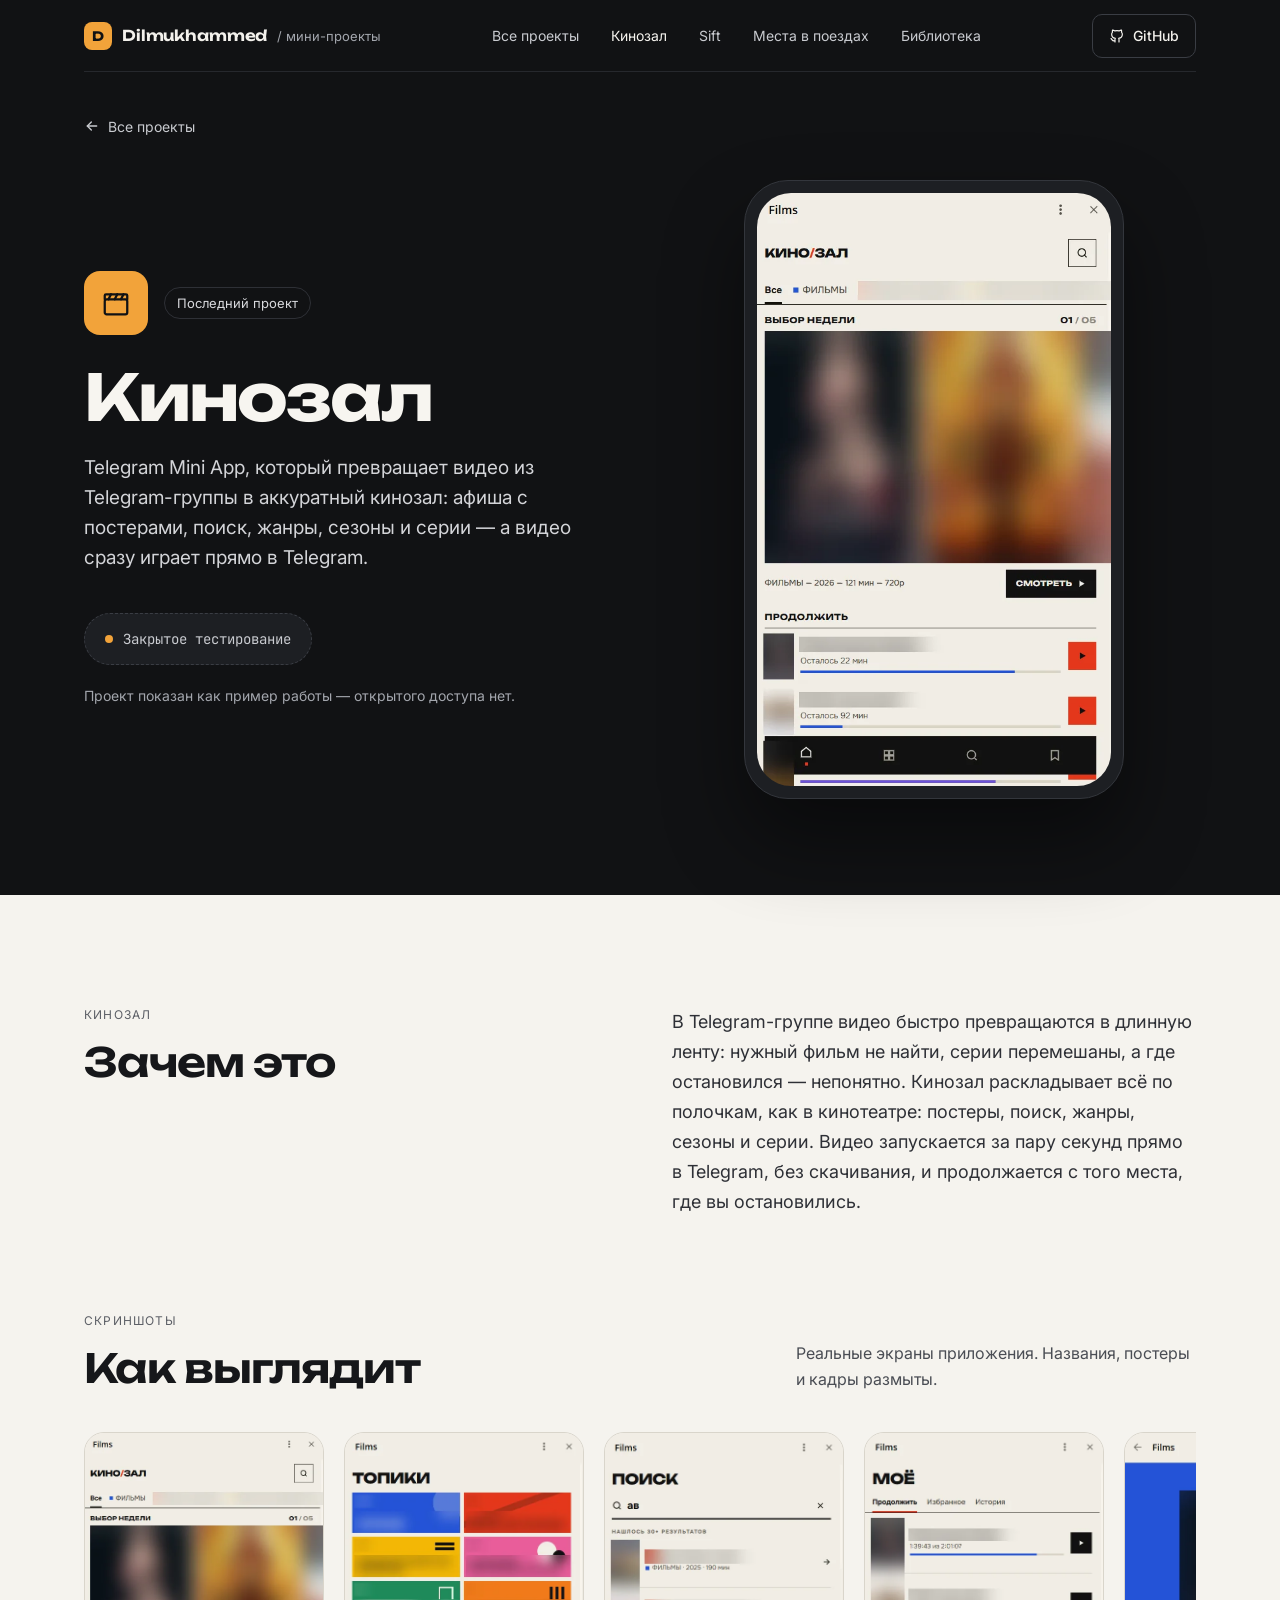
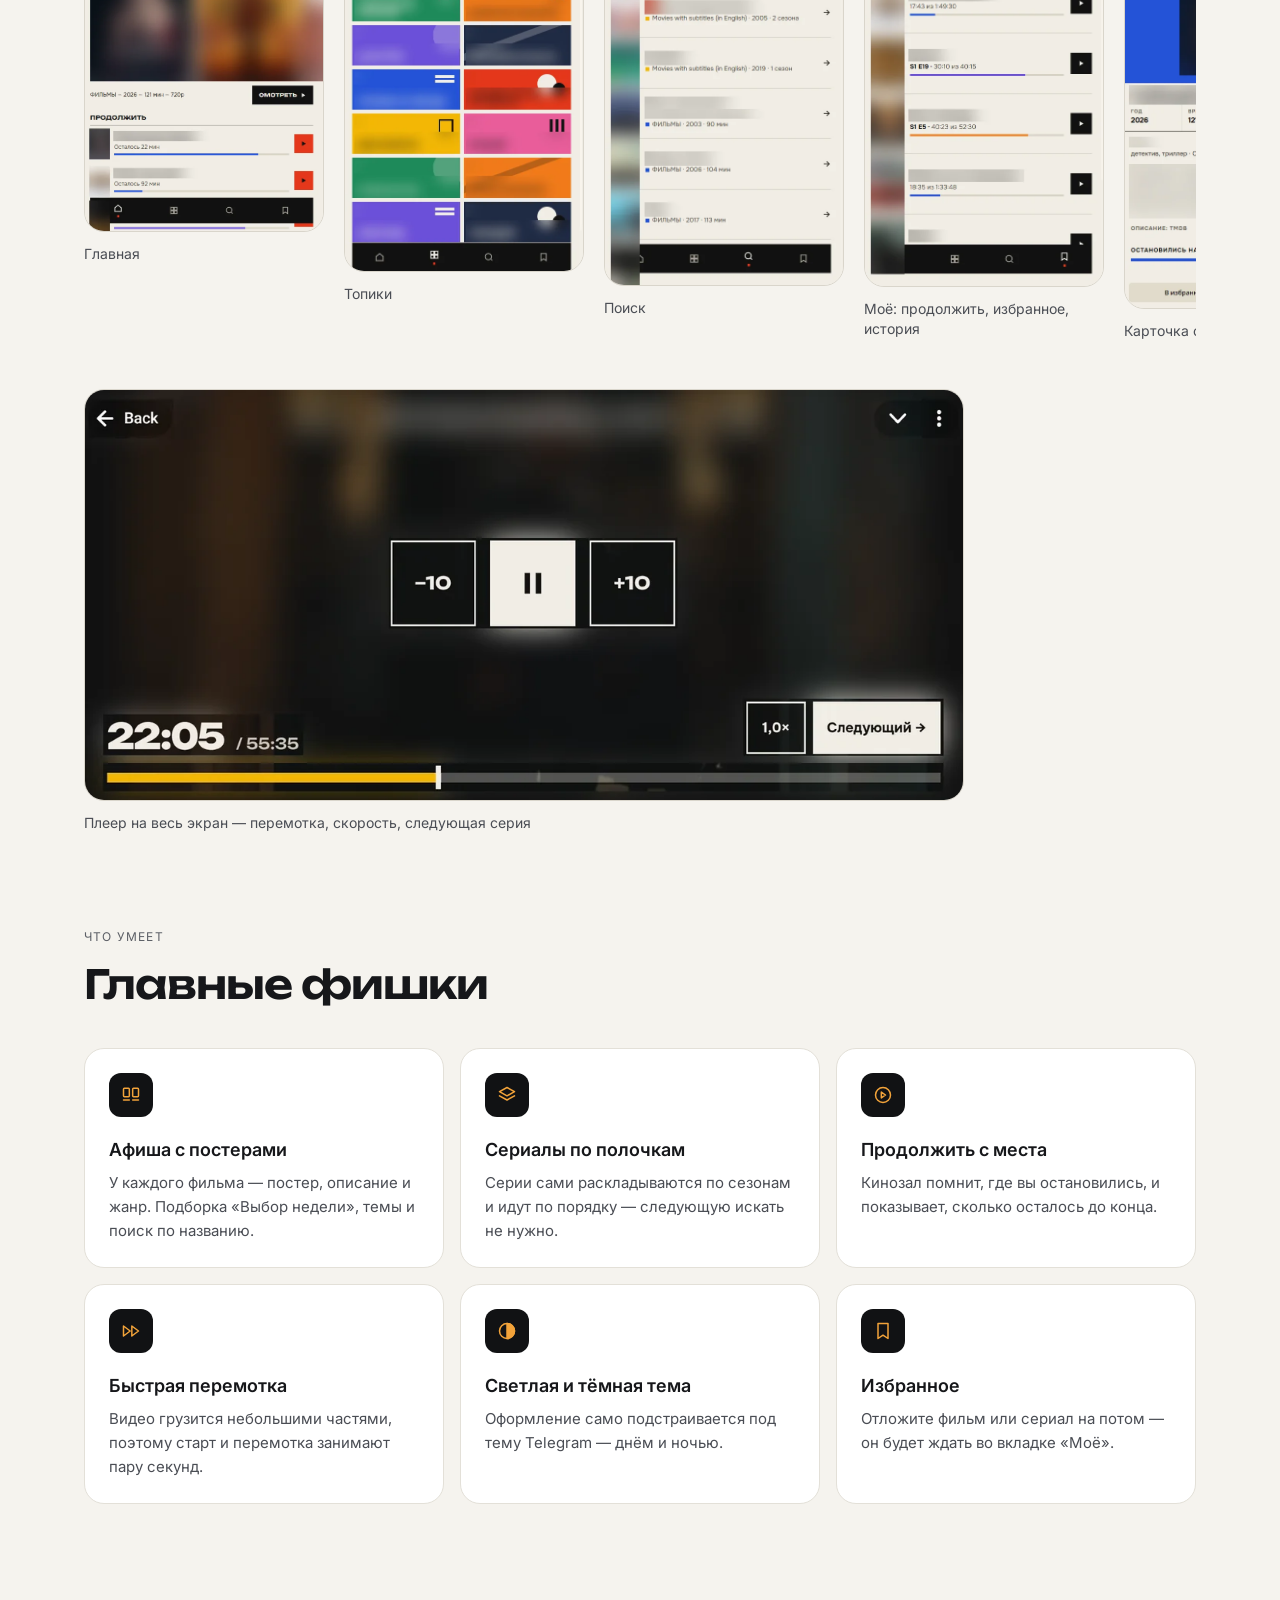
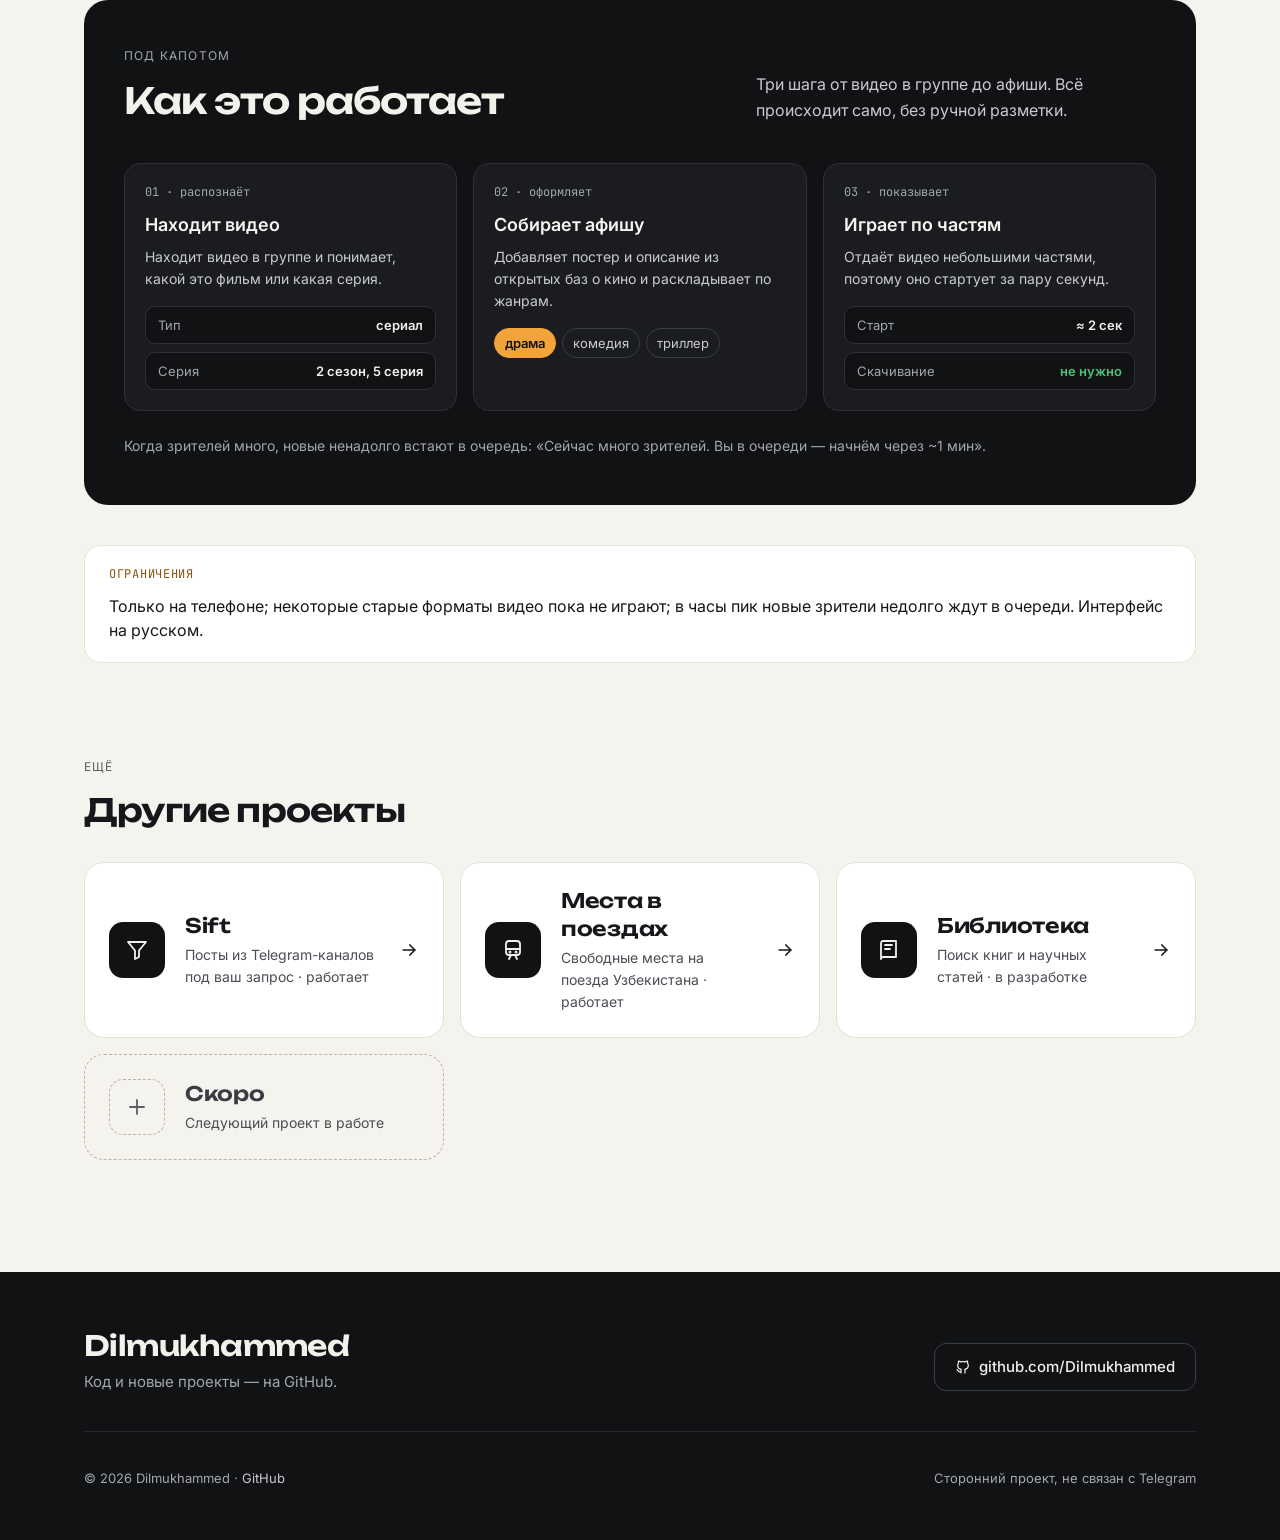
==== kinozal/index.html @ 08706a8a "Add Kinozal project with screenshots as the latest project Co-Authored-By: Claude Opus 5.5 <noreply@" ====
<!doctype html>
<html lang="ru">
<head>
<meta charset="utf-8">
<meta name="viewport" content="width=device-width, initial-scale=1">
<title>Кинозал — Dilmukhammed</title>
<meta name="description" content="«Кинозал» — Telegram Mini App: видео из Telegram-группы превращаются в аккуратный кинозал с постерами, поиском, жанрами, сезонами и сериями и кнопкой «Продолжить». Пример работы, закрытое тестирование.">
<meta name="theme-color" content="#111214">
<meta property="og:type" content="website">
<meta property="og:title" content="Кинозал — Dilmukhammed">
<meta property="og:description" content="Кинотеатр внутри Telegram: афиша, сериалы по сезонам, «Продолжить» с места. Пример работы.">
<meta property="og:url" content="https://dilmukhammed.github.io/kinozal/">
<meta property="og:locale" content="ru_RU">
<link rel="canonical" href="https://dilmukhammed.github.io/kinozal/">
<link rel="icon" href="../assets/favicon.svg" type="image/svg+xml">
<link rel="preconnect" href="https://fonts.googleapis.com">
<link rel="preconnect" href="https://fonts.gstatic.com" crossorigin>
<link href="https://fonts.googleapis.com/css2?family=Unbounded:wght@500;600;700&amp;family=Inter:wght@400;500;600&amp;family=JetBrains+Mono:wght@500&amp;display=swap" rel="stylesheet">
<link rel="stylesheet" href="../assets/style.css">
</head>
<body>
<a class="skip-link" href="#main">К содержимому</a>

<header class="site-header dark">
  <div class="wrap">
    <div class="bar">
      <a class="brand" href="../index.html" aria-label="Dilmukhammed — на главную">
        <span class="brand-mark" aria-hidden="true">D</span>
        <span class="brand-name">Dilmukhammed</span>
        <span class="brand-sub">/ мини-проекты</span>
      </a>
      <nav class="nav-links" aria-label="Проекты">
        <a href="../index.html">Все проекты</a>
        <a href="index.html" aria-current="page">Кинозал</a>
        <a href="../sift/index.html">Sift</a>
        <a href="../trains/index.html">Места в поездах</a>
        <a href="../library/index.html">Библиотека</a>
      </nav>
      <a class="btn btn-ghost btn-sm icon-sm" href="https://github.com/Dilmukhammed" target="_blank" rel="noopener" aria-label="GitHub: Dilmukhammed">
        <svg aria-hidden="true" width="16" height="16" viewBox="0 0 24 24" fill="none" stroke="currentColor" stroke-width="1.8" stroke-linecap="round" stroke-linejoin="round"><path d="M9 19c-4.3 1.4-4.3-2.5-6-3m12 5v-3.5c0-1 .1-1.4-.5-2 2.8-.3 5.5-1.4 5.5-6a4.6 4.6 0 0 0-1.3-3.2 4.2 4.2 0 0 0-.1-3.2s-1.1-.3-3.5 1.3a12.3 12.3 0 0 0-6.2 0C6.5 2.8 5.4 3.1 5.4 3.1a4.2 4.2 0 0 0-.1 3.2A4.6 4.6 0 0 0 4 9.5c0 4.6 2.7 5.7 5.5 6-.6.6-.6 1.2-.5 2V21"/></svg>
        <span class="hide-sm">GitHub</span>
      </a>
    </div>
  </div>
</header>

<main id="main">
<div class="dark">
  <section class="hero project wrap" aria-labelledby="page-title">
    <a class="back-link" href="../index.html">
      <svg aria-hidden="true" width="16" height="16" viewBox="0 0 24 24" fill="none" stroke="currentColor" stroke-width="2" stroke-linecap="round" stroke-linejoin="round"><path d="M19 12H5"/><path d="m11 18-6-6 6-6"/></svg>
      Все проекты
    </a>

    <div class="hero-grid">
      <div>
        <div class="hero-meta">
          <span class="project-icon" aria-hidden="true"><svg width="30" height="30" viewBox="0 0 24 24" fill="none" stroke="currentColor" stroke-width="1.8" stroke-linecap="round" stroke-linejoin="round"><rect x="3" y="9" width="18" height="12" rx="1.5"/><path d="M3 9V6a1 1 0 0 1 1-1h16a1 1 0 0 1 1 1v3"/><path d="m8 5-2 4"/><path d="m13 5-2 4"/><path d="m18 5-2 4"/></svg></span>
          <span class="pill-dark">Последний проект</span>
        </div>

        <h1 class="hero-title md" id="page-title">Кинозал</h1>

        <p class="lead spaced">Telegram Mini App, который превращает видео из Telegram-группы в аккуратный кинозал: афиша с постерами, поиск, жанры, сезоны и серии — а видео сразу играет прямо в Telegram.</p>

        <div class="actions">
          <span class="status-badge"><span class="dot dot-accent" aria-hidden="true"></span>Закрытое тестирование</span>
        </div>

        <p class="hero-note lg">Проект показан как пример работы — открытого доступа нет.</p>
      </div>

      <div class="phone-wrap">
        <div class="phone">
          <div class="screen kz-shot"><img src="shots/home.webp" width="555" height="929" alt="Главный экран Кинозала: надпись «КИНО/ЗАЛ», ряд тем, «Выбор недели» с постерами и раздел «Продолжить» с полосками прогресса, внизу меню. Названия и постеры размыты."></div>
        </div>
      </div>
    </div>
  </section>
</div>

<section class="wrap section lg" aria-labelledby="why-title">
  <div class="why-grid">
    <div>
      <div class="kicker">Кинозал</div>
      <h2 class="h2" id="why-title">Зачем это</h2>
    </div>
    <p>В Telegram-группе видео быстро превращаются в длинную ленту: нужный фильм не найти, серии перемешаны, а где остановился — непонятно. Кинозал раскладывает всё по полочкам, как в кинотеатре: постеры, поиск, жанры, сезоны и серии. Видео запускается за пару секунд прямо в Telegram, без скачивания, и продолжается с того места, где вы остановились.</p>
  </div>
</section>

<section class="wrap section" aria-labelledby="shots-title">
  <div class="section-head">
    <div>
      <div class="kicker">Скриншоты</div>
      <h2 class="h2" id="shots-title">Как выглядит</h2>
    </div>
    <p>Реальные экраны приложения. Названия, постеры и кадры размыты.</p>
  </div>

  <ul class="shots">
    <li class="shot"><figure><img src="shots/home.webp" width="555" height="929" alt="Экран «Главная»" loading="lazy"><figcaption>Главная</figcaption></figure></li>
    <li class="shot"><figure><img src="shots/topics.webp" width="495" height="912" alt="Экран «Топики»" loading="lazy"><figcaption>Топики</figcaption></figure></li>
    <li class="shot"><figure><img src="shots/search.webp" width="494" height="940" alt="Экран «Поиск»" loading="lazy"><figcaption>Поиск</figcaption></figure></li>
    <li class="shot"><figure><img src="shots/my.webp" width="493" height="940" alt="Экран «Моё: продолжить, избранное, история»" loading="lazy"><figcaption>Моё: продолжить, избранное, история</figcaption></figure></li>
    <li class="shot"><figure><img src="shots/title.webp" width="489" height="976" alt="Экран «Карточка фильма»" loading="lazy"><figcaption>Карточка фильма</figcaption></figure></li>
    <li class="shot"><figure><img src="shots/series.webp" width="493" height="985" alt="Экран «Сезоны и серии»" loading="lazy"><figcaption>Сезоны и серии</figcaption></figure></li>
    <li class="shot"><figure><img src="shots/player.webp" width="492" height="945" alt="Экран «Плеер»" loading="lazy"><figcaption>Плеер</figcaption></figure></li>
  </ul>

  <figure class="shot-wide">
    <img src="shots/player-wide.webp" width="1140" height="532" alt="Плеер на весь экран: перемотка на 10 секунд, пауза, скорость 1,0×, кнопка «Следующий» и полоса прогресса. Кадр размыт." loading="lazy">
    <figcaption>Плеер на весь экран — перемотка, скорость, следующая серия</figcaption>
  </figure>
</section>

<section class="wrap section" aria-labelledby="features-title">
  <div class="section-head">
    <div>
      <div class="kicker">Что умеет</div>
      <h2 class="h2" id="features-title">Главные фишки</h2>
    </div>
  </div>

  <ul class="grid">
    <li class="feature">
      <span class="feature-icon" aria-hidden="true"><svg width="20" height="20" viewBox="0 0 24 24" fill="none" stroke="currentColor" stroke-width="1.8" stroke-linecap="round" stroke-linejoin="round"><rect x="3" y="4" width="7" height="10" rx="1"/><rect x="14" y="4" width="7" height="10" rx="1"/><path d="M3 18h7"/><path d="M14 18h7"/></svg></span>
      <h3>Афиша с постерами</h3>
      <p>У каждого фильма — постер, описание и жанр. Подборка «Выбор недели», темы и поиск по названию.</p>
    </li>
    <li class="feature">
      <span class="feature-icon" aria-hidden="true"><svg width="20" height="20" viewBox="0 0 24 24" fill="none" stroke="currentColor" stroke-width="1.8" stroke-linecap="round" stroke-linejoin="round"><path d="m12 3 9 5-9 5-9-5z"/><path d="m3 13 9 5 9-5"/></svg></span>
      <h3>Сериалы по полочкам</h3>
      <p>Серии сами раскладываются по сезонам и идут по порядку — следующую искать не нужно.</p>
    </li>
    <li class="feature">
      <span class="feature-icon" aria-hidden="true"><svg width="20" height="20" viewBox="0 0 24 24" fill="none" stroke="currentColor" stroke-width="1.8" stroke-linecap="round" stroke-linejoin="round"><circle cx="12" cy="12" r="9"/><path d="m10 8.5 5 3.5-5 3.5z"/></svg></span>
      <h3>Продолжить с места</h3>
      <p>Кинозал помнит, где вы остановились, и показывает, сколько осталось до конца.</p>
    </li>
    <li class="feature">
      <span class="feature-icon" aria-hidden="true"><svg width="20" height="20" viewBox="0 0 24 24" fill="none" stroke="currentColor" stroke-width="1.8" stroke-linecap="round" stroke-linejoin="round"><path d="m3 6 8 6-8 6z"/><path d="m13 6 8 6-8 6z"/></svg></span>
      <h3>Быстрая перемотка</h3>
      <p>Видео грузится небольшими частями, поэтому старт и перемотка занимают пару секунд.</p>
    </li>
    <li class="feature">
      <span class="feature-icon" aria-hidden="true"><svg width="20" height="20" viewBox="0 0 24 24" fill="none" stroke="currentColor" stroke-width="1.8" stroke-linecap="round" stroke-linejoin="round"><circle cx="12" cy="12" r="9"/><path d="M12 3a9 9 0 0 1 0 18z" fill="currentColor"/></svg></span>
      <h3>Светлая и тёмная тема</h3>
      <p>Оформление само подстраивается под тему Telegram — днём и ночью.</p>
    </li>
    <li class="feature">
      <span class="feature-icon" aria-hidden="true"><svg width="20" height="20" viewBox="0 0 24 24" fill="none" stroke="currentColor" stroke-width="1.8" stroke-linecap="round" stroke-linejoin="round"><path d="M6 3h12v18l-6-4-6 4z"/></svg></span>
      <h3>Избранное</h3>
      <p>Отложите фильм или сериал на потом — он будет ждать во вкладке «Моё».</p>
    </li>
  </ul>
</section>

<section class="wrap section" aria-labelledby="how-title">
  <div class="band">
    <div class="section-head">
      <div>
        <div class="kicker">Под капотом</div>
        <h2 class="h2 band-h" id="how-title">Как это работает</h2>
      </div>
      <p>Три шага от видео в группе до афиши. Всё происходит само, без ручной разметки.</p>
    </div>

    <ol class="grid steps">
      <li class="snippet">
        <div class="snippet-label">01 · распознаёт</div>
        <h3 class="step-title">Находит видео</h3>
        <p class="step-text">Находит видео в группе и понимает, какой это фильм или какая серия.</p>
        <div class="stack" aria-hidden="true">
          <div class="field"><span>Тип</span><span>сериал</span></div>
          <div class="field"><span>Серия</span><span>2 сезон, 5 серия</span></div>
        </div>
      </li>
      <li class="snippet">
        <div class="snippet-label">02 · оформляет</div>
        <h3 class="step-title">Собирает афишу</h3>
        <p class="step-text">Добавляет постер и описание из открытых баз о кино и раскладывает по жанрам.</p>
        <div class="chips" aria-hidden="true"><span class="chip on">драма</span><span class="chip">комедия</span><span class="chip">триллер</span></div>
      </li>
      <li class="snippet">
        <div class="snippet-label">03 · показывает</div>
        <h3 class="step-title">Играет по частям</h3>
        <p class="step-text">Отдаёт видео небольшими частями, поэтому оно стартует за пару секунд.</p>
        <div class="stack" aria-hidden="true">
          <div class="field"><span>Старт</span><span>≈ 2 сек</span></div>
          <div class="field"><span>Скачивание</span><span class="ok-text">не нужно</span></div>
        </div>
      </li>
    </ol>

    <p class="band-note">Когда зрителей много, новые ненадолго встают в очередь: «Сейчас много зрителей. Вы в очереди — начнём через ~1 мин».</p>
  </div>
</section>

<section class="wrap" style="padding-top:40px" aria-label="Ограничения">
  <div class="limit-strip">
    <span class="mono">Ограничения</span>
    <span>Только на телефоне; некоторые старые форматы видео пока не играют; в часы пик новые зрители недолго ждут в очереди. Интерфейс на русском.</span>
  </div>
</section>

<section class="wrap section end" aria-labelledby="other-title">
  <div class="kicker">Ещё</div>
  <h2 class="h2 sm" id="other-title" style="margin-bottom:32px">Другие проекты</h2>

  <div class="grid">
    <a class="mini" href="../sift/index.html">
      <span class="tile-icon" aria-hidden="true"><svg width="24" height="24" viewBox="0 0 24 24" fill="none" stroke="currentColor" stroke-width="1.8" stroke-linecap="round" stroke-linejoin="round"><path d="M3 4h18l-7 8.5V19l-4 2v-8.5z"/></svg></span>
      <div class="mini-body">
        <h3>Sift</h3>
        <div>Посты из Telegram-каналов под ваш запрос · работает</div>
      </div>
      <svg aria-hidden="true" width="20" height="20" viewBox="0 0 24 24" fill="none" stroke="currentColor" stroke-width="2" stroke-linecap="round" stroke-linejoin="round"><path d="M5 12h14"/><path d="m13 6 6 6-6 6"/></svg>
    </a>

    <a class="mini" href="../trains/index.html">
      <span class="tile-icon" aria-hidden="true"><svg width="24" height="24" viewBox="0 0 24 24" fill="none" stroke="currentColor" stroke-width="1.8" stroke-linecap="round" stroke-linejoin="round"><rect x="5" y="3" width="14" height="14" rx="3"/><path d="M5 11h14"/><path d="m8 21 2-4"/><path d="m16 21-2-4"/><circle cx="9" cy="14" r=".6"/><circle cx="15" cy="14" r=".6"/></svg></span>
      <div class="mini-body">
        <h3>Места в поездах</h3>
        <div>Свободные места на поезда Узбекистана · работает</div>
      </div>
      <svg aria-hidden="true" width="20" height="20" viewBox="0 0 24 24" fill="none" stroke="currentColor" stroke-width="2" stroke-linecap="round" stroke-linejoin="round"><path d="M5 12h14"/><path d="m13 6 6 6-6 6"/></svg>
    </a>

    <a class="mini" href="../library/index.html">
      <span class="tile-icon" aria-hidden="true"><svg width="24" height="24" viewBox="0 0 24 24" fill="none" stroke="currentColor" stroke-width="1.8" stroke-linecap="round" stroke-linejoin="round"><path d="M4 19.5V5a2 2 0 0 1 2-2h13v16H6a2 2 0 0 0-2 2z"/><path d="M8 7h7"/><path d="M8 11h5"/></svg></span>
      <div class="mini-body">
        <h3>Библиотека</h3>
        <div>Поиск книг и научных статей · в разработке</div>
      </div>
      <svg aria-hidden="true" width="20" height="20" viewBox="0 0 24 24" fill="none" stroke="currentColor" stroke-width="2" stroke-linecap="round" stroke-linejoin="round"><path d="M5 12h14"/><path d="m13 6 6 6-6 6"/></svg>
    </a>

    <div class="mini soon">
      <span class="tile-icon dashed" aria-hidden="true"><svg width="24" height="24" viewBox="0 0 24 24" fill="none" stroke="currentColor" stroke-width="1.8" stroke-linecap="round" stroke-linejoin="round"><path d="M12 5v14"/><path d="M5 12h14"/></svg></span>
      <div class="mini-body">
        <h3>Скоро</h3>
        <div>Следующий проект в работе</div>
      </div>
    </div>
  </div>
</section>
</main>

<footer class="site-footer">
  <div class="wrap">
    <div class="foot-top">
      <div>
        <div class="foot-name">Dilmukhammed</div>
        <div class="foot-sub">Код и новые проекты — на GitHub.</div>
      </div>
      <div class="actions">
        <a class="btn btn-ghost btn-md" href="https://github.com/Dilmukhammed" target="_blank" rel="noopener">
          <svg aria-hidden="true" width="16" height="16" viewBox="0 0 24 24" fill="none" stroke="currentColor" stroke-width="1.8" stroke-linecap="round" stroke-linejoin="round"><path d="M9 19c-4.3 1.4-4.3-2.5-6-3m12 5v-3.5c0-1 .1-1.4-.5-2 2.8-.3 5.5-1.4 5.5-6a4.6 4.6 0 0 0-1.3-3.2 4.2 4.2 0 0 0-.1-3.2s-1.1-.3-3.5 1.3a12.3 12.3 0 0 0-6.2 0C6.5 2.8 5.4 3.1 5.4 3.1a4.2 4.2 0 0 0-.1 3.2A4.6 4.6 0 0 0 4 9.5c0 4.6 2.7 5.7 5.5 6-.6.6-.6 1.2-.5 2V21"/></svg>
          github.com/Dilmukhammed
        </a>
      </div>
    </div>
    <div class="foot-bottom">
      <span>© 2026 Dilmukhammed · <a href="https://github.com/Dilmukhammed" target="_blank" rel="noopener">GitHub</a></span>
      <span>Сторонний проект, не связан с Telegram</span>
    </div>
  </div>
</footer>
</body>
</html>
---- assets/style.css ----
/* Dilmukhammed — мини-проекты. Shared styles ("Signal on graphite"). */

:root {
  --accent: #F2A33A;
  --accent-ink: #8A5410;
  --graphite: #111214;
  --graphite-2: #1D1F23;
  --graphite-3: #1A1C20;
  --line-dark: #26282D;
  --line-dark-2: #2E3036;
  --line-dark-3: #3A3D44;
  --paper: #F5F3EE;
  --ink: #16171A;
  --ink-2: #2E3036;
  --muted: #4A4D54;
  --muted-2: #5C5F66;
  --line: #E3E0D8;
  --line-2: #ECE9E2;
  --line-3: #D9D5CB;
  --dash: #B9B4A8;
  --on-dark: #F3F1EC;
  --on-dark-strong: #F7F5F0;
  --on-dark-2: #D3D4D8;
  --on-dark-3: #C9CBD0;
  --on-dark-muted: #A3A6AD;
  --ok: #4FBF7A;
  --ok-ink: #2F7A4B;
  --f-display: 'Unbounded', system-ui, sans-serif;
  --f-body: 'Inter', system-ui, -apple-system, 'Segoe UI', sans-serif;
  --f-mono: 'JetBrains Mono', ui-monospace, SFMono-Regular, Menlo, monospace;
  --gutter: 24px;
  color-scheme: light;
}

*, *::before, *::after { box-sizing: border-box; }
html { -webkit-text-size-adjust: 100%; background: var(--graphite); }
body {
  margin: 0;
  background: var(--paper);
  color: var(--ink);
  font-family: var(--f-body);
  -webkit-font-smoothing: antialiased;
  overflow-x: hidden;
}
img, svg { display: block; }
a { color: inherit; text-decoration: none; }
a:hover { opacity: .88; }
a:focus-visible, button:focus-visible {
  outline: 2px solid var(--ink);
  outline-offset: 3px;
}
.dark a:focus-visible, .dark button:focus-visible,
.band a:focus-visible, .band button:focus-visible,
.site-footer a:focus-visible, .site-footer button:focus-visible { outline-color: var(--accent); }
.back-link:focus-visible, .more:focus-visible, .foot-bottom a:focus-visible { border-radius: 6px; }
h1, h2, h3 { text-wrap: balance; }

.skip-link {
  position: absolute; left: 16px; top: -100px; z-index: 10;
  padding: 10px 16px; border-radius: 10px;
  background: var(--accent); color: var(--graphite); font-weight: 600;
}
.skip-link:focus { top: 12px; }

.wrap { max-width: 1160px; margin: 0 auto; padding-left: var(--gutter); padding-right: var(--gutter); }
.dark { background: var(--graphite); color: var(--on-dark); }

/* ---------- header ---------- */
.site-header .bar {
  display: flex; align-items: center; justify-content: space-between; gap: 24px;
  height: 72px; border-bottom: 1px solid var(--line-dark);
}
.header-left { display: flex; align-items: center; gap: 24px; min-width: 0; }
.brand { display: flex; align-items: center; gap: 10px; min-height: 44px; min-width: 0; }
.brand-mark {
  flex: none; display: inline-flex; align-items: center; justify-content: center;
  width: 28px; height: 28px; border-radius: 8px;
  background: var(--accent); color: var(--graphite);
  font-family: var(--f-display); font-weight: 700; font-size: 13px;
}
.brand-name { font-family: var(--f-display); font-weight: 600; font-size: 15px; letter-spacing: -0.01em; }
.brand-sub { font-size: 13px; color: var(--on-dark-muted); white-space: nowrap; }
.nav-links { display: flex; align-items: center; gap: 32px; font-size: 14px; color: var(--on-dark-3); }
.nav-links a { display: inline-flex; align-items: center; min-height: 44px; }
.nav-links a[aria-current="page"] { color: var(--on-dark-strong); }
.back-link { display: inline-flex; align-items: center; gap: 8px; min-height: 44px; font-size: 14px; color: var(--on-dark-3); }

/* ---------- buttons, pills ---------- */
.btn {
  display: inline-flex; align-items: center; gap: 10px;
  min-height: 52px; padding: 0 24px; border-radius: 12px;
  font-weight: 600; font-size: 16px;
}
.btn-primary { background: var(--accent); color: var(--graphite); }
.btn-ghost { border: 1px solid var(--line-dark-3); color: var(--on-dark); font-weight: 500; }
.btn-sm { min-height: 44px; padding: 0 16px; border-radius: 10px; gap: 8px; font-size: 14px; font-weight: 500; }
.btn-md { min-height: 48px; padding: 0 20px; gap: 8px; font-size: 15px; }
.actions { display: flex; flex-wrap: wrap; align-items: center; gap: 12px; }

.pill-dark {
  display: inline-flex; align-items: center; gap: 10px; height: 32px; padding: 0 12px;
  border: 1px solid var(--line-dark-2); border-radius: 999px; font-size: 13px; color: #D9DADE;
}
.pill-dark.sm { height: 28px; gap: 8px; }
.dot { flex: none; width: 8px; height: 8px; border-radius: 50%; }
.dot-ok { background: var(--ok); }
.dot-ok.glow { box-shadow: 0 0 0 3px rgba(79,191,122,.18); }
.dot-ok-ink { background: var(--ok-ink); }
.dot-accent { background: var(--accent); }
.dot-accent.glow { box-shadow: 0 0 0 3px rgba(242,163,58,.18); }
.dot-ring { border: 1.5px solid #77736A; }

.handle {
  display: inline-flex; align-items: center; min-height: 52px; padding: 0 16px;
  border-radius: 12px; border: 1px solid var(--line-dark-3);
  font-family: var(--f-mono); font-size: 14px; color: #D9DADE;
  overflow-wrap: anywhere;
}
/* Non-clickable status badge (used instead of a CTA when there is no public link) */
.status-badge {
  display: inline-flex; align-items: center; gap: 10px;
  min-height: 52px; padding: 0 20px; border-radius: 999px;
  border: 1px dashed var(--line-dark-3); background: var(--graphite-2);
  font-family: var(--f-mono); font-size: 14px; color: var(--on-dark-3);
  cursor: default; user-select: none;
}
kbd, .kbd {
  display: inline-flex; align-items: center; height: 24px; padding: 0 8px; border-radius: 6px;
  background: var(--graphite-2); border: 1px solid var(--line-dark-3);
  font-family: var(--f-mono); font-size: 12px; font-weight: 500; color: var(--on-dark);
}
.mono { font-family: var(--f-mono); }

/* ---------- hero ---------- */
.hero { padding-top: 72px; padding-bottom: 96px; }
.hero.project { padding-top: 32px; }
.hero-grid {
  display: grid; grid-template-columns: repeat(auto-fit, minmax(min(280px, 100%), 1fr));
  gap: 64px; align-items: center;
}
.hero-grid.wide-min { grid-template-columns: repeat(auto-fit, minmax(min(340px, 100%), 1fr)); }
.project .hero-grid { margin-top: 32px; }
.hero-meta { display: flex; flex-wrap: wrap; align-items: center; gap: 16px; }
.hero-meta.tight { gap: 12px; }
.kicker-mono { font-family: var(--f-mono); font-size: 12px; letter-spacing: .08em; text-transform: uppercase; color: var(--on-dark-muted); }
.project-icon {
  flex: none; display: flex; align-items: center; justify-content: center;
  width: 64px; height: 64px; border-radius: 16px; background: var(--accent); color: var(--graphite);
}
.project-icon.sm { width: 56px; height: 56px; border-radius: 14px; }
.hero-title {
  margin: 24px 0; font-family: var(--f-display); font-weight: 700;
  font-size: clamp(36px, 5.6vw, 72px); line-height: 1.06; letter-spacing: -0.035em; color: var(--on-dark-strong);
}
.hero-title.md { font-size: clamp(36px, 5vw, 64px); line-height: 1.09; margin: 28px 0 20px; }
.hero-title.lib { margin: 32px 0 24px; }
.lead { margin: 0 0 32px; font-size: 19px; line-height: 30px; color: var(--on-dark-2); max-width: 500px; }
.lead.spaced { margin-bottom: 40px; }
.hero-note { margin: 16px 0 0; font-size: 13px; line-height: 20px; color: var(--on-dark-muted); max-width: 460px; }
.hero-note.lg { margin-top: 20px; font-size: 14px; line-height: 22px; }
.hero-note.flex { display: flex; flex-wrap: wrap; align-items: center; gap: 8px; }
.hero-note .mono { color: #D9DADE; }

.ticks { list-style: none; margin: 0 0 40px; padding: 0; display: flex; flex-direction: column; gap: 14px; max-width: 500px; }
.ticks li { display: flex; align-items: center; gap: 14px; font-size: 15px; line-height: 22px; color: var(--on-dark); }
.tick-icon {
  flex: none; width: 36px; height: 36px; border-radius: 10px;
  background: var(--graphite-2); border: 1px solid var(--line-dark-2); color: var(--accent);
  display: flex; align-items: center; justify-content: center;
}

/* ---------- phone mockup ---------- */
.phone-wrap { display: flex; justify-content: center; min-width: 0; }
.phone {
  width: 100%; max-width: 380px; padding: 12px; border-radius: 44px;
  background: var(--graphite-2); border: 1px solid #33363C; box-shadow: 0 40px 80px rgba(0,0,0,.45);
}
.screen { border-radius: 34px; overflow: hidden; background: #0E1621; }
.chat-head { display: flex; align-items: center; gap: 12px; padding: 20px 20px 16px; background: #17212B; border-bottom: 1px solid #0B1219; }
.avatar { flex: none; width: 40px; height: 40px; border-radius: 50%; background: var(--accent); display: flex; align-items: center; justify-content: center; }
.chat-title { font-size: 15px; font-weight: 600; color: #F5F7F9; }
.chat-sub { font-size: 12px; color: #8B98A5; }
.msgs { display: flex; flex-direction: column; gap: 10px; padding: 20px 14px 24px; font-size: 14px; line-height: 20px; }
.msg { max-width: 86%; padding: 10px 12px; border-radius: 16px 16px 16px 4px; background: #182533; color: #E6EAEE; }
.msg-in { align-self: flex-start; }
.msg-out { align-self: flex-end; max-width: 70%; padding: 8px 12px; border-radius: 16px 16px 4px 16px; background: #2B5278; color: #F5F7F9; }
.msg-out.mono { font-size: 13px; }
.msg-full { width: 86%; padding: 0; overflow: hidden; }
.msg-body { padding: 10px 12px 12px; }
.msg-strong { display: flex; align-items: center; gap: 8px; font-weight: 600; color: #F5F7F9; margin-bottom: 4px; }
.msg-strong.accent { color: var(--accent); }
.msg-hl { color: #F5F7F9; }
.msg-meta { font-size: 12px; color: #8B98A5; margin-top: 2px; }
.msg-btns { display: grid; grid-template-columns: 1fr 1fr; gap: 2px; border-top: 2px solid #0E1621; background: #0E1621; }
.msg-btns span { padding: 10px 4px; text-align: center; background: #1F2F40; color: #7CC4FF; font-size: 13px; font-weight: 500; }
/* quoted channel post inside a bot message (Sift) */
.msg-quote {
  margin: 8px 0; padding: 6px 10px; border-left: 3px solid #7CC4FF; border-radius: 4px;
  background: rgba(124,196,255,.08); font-size: 13px; line-height: 18px; color: #C9D3DC;
  overflow-wrap: anywhere;
}
.msg-quote b { display: block; font-weight: 600; color: #7CC4FF; margin-bottom: 2px; }
.results { align-self: flex-start; width: 86%; display: flex; flex-direction: column; gap: 2px; border-radius: 16px 16px 16px 4px; background: #0E1621; overflow: hidden; }
.result { padding: 10px 12px; background: #182533; }
.result-top { display: flex; justify-content: space-between; align-items: flex-start; gap: 8px; }
.result-title { font-weight: 600; color: #F5F7F9; }
.result-tag { flex: none; padding: 2px 8px; border-radius: 999px; font-family: var(--f-mono); font-size: 11px; background: var(--accent); color: var(--graphite); }
.result-tag.alt { background: #2B5278; color: #F5F7F9; }
.composer { display: flex; align-items: center; gap: 10px; padding: 12px 16px 20px; background: #17212B; }
.composer-input { flex: 1; min-width: 0; height: 36px; border-radius: 18px; background: #0E1621; display: flex; align-items: center; padding: 0 14px; font-size: 13px; color: #7F8B96; }
.composer-btn { flex: none; height: 36px; padding: 0 12px; border-radius: 10px; background: #2B5278; display: flex; align-items: center; font-size: 12px; font-weight: 600; color: #F5F7F9; }
.composer-btn.round { width: 36px; padding: 0; border-radius: 50%; justify-content: center; }

/* ---------- sections (light) ---------- */
.section { padding-top: 96px; }
.section.lg { padding-top: 112px; }
.section.end { padding-bottom: 112px; }
.kicker { font-size: 12px; letter-spacing: .1em; text-transform: uppercase; color: var(--muted-2); margin-bottom: 16px; }
.dark .kicker, .band .kicker { color: var(--on-dark-muted); }
.h2 { margin: 0; font-family: var(--f-display); font-weight: 600; font-size: 40px; line-height: 48px; letter-spacing: -0.025em; }
.h2.sm { font-size: 32px; line-height: 40px; }
.h2.band-h { font-size: 36px; line-height: 44px; }
.section-head { display: flex; flex-wrap: wrap; align-items: flex-end; justify-content: space-between; gap: 24px; margin-bottom: 40px; }
.section-head p { margin: 0; max-width: 400px; font-size: 16px; line-height: 26px; color: var(--muted); }
.band .section-head p { color: var(--on-dark-3); }
.intro { margin: 0; max-width: 720px; font-family: var(--f-display); font-weight: 500; font-size: 22px; line-height: 34px; letter-spacing: -0.015em; color: var(--ink); }
.why-grid { display: grid; grid-template-columns: repeat(auto-fit, minmax(min(280px, 100%), 1fr)); gap: 24px 64px; align-items: start; }
.why-grid p { margin: 0; font-size: 18px; line-height: 30px; color: var(--ink-2); max-width: 620px; }
.grid { display: grid; grid-template-columns: repeat(auto-fit, minmax(min(280px, 100%), 1fr)); gap: 16px; }
.grid.min250 { grid-template-columns: repeat(auto-fit, minmax(min(250px, 100%), 1fr)); }
ul.grid { list-style: none; margin: 0; padding: 0; }

/* project cards */
.card {
  display: flex; flex-direction: column; min-height: 280px; padding: 24px;
  background: #FFFFFF; border: 1px solid var(--line); border-radius: 20px;
}
.card-top { display: flex; align-items: flex-start; justify-content: space-between; gap: 12px; margin-bottom: 24px; }
.tile-icon {
  flex: none; width: 56px; height: 56px; border-radius: 14px; background: var(--graphite); color: var(--on-dark);
  display: flex; align-items: center; justify-content: center;
}
.tile-icon.accent { color: var(--accent); }
.tile-icon.dashed { background: transparent; border: 1.5px dashed var(--dash); color: var(--muted-2); }
.badge-new {
  display: inline-flex; align-items: center; height: 26px; padding: 0 10px; border-radius: 999px;
  background: var(--accent); color: var(--graphite);
  font-family: var(--f-mono); font-size: 11px; letter-spacing: .06em; text-transform: uppercase;
}
.card h3 { margin: 0 0 8px; font-family: var(--f-display); font-weight: 600; font-size: 22px; line-height: 30px; letter-spacing: -0.015em; }
.card p { margin: 0 0 20px; font-size: 15px; line-height: 24px; color: var(--muted); }
.tags { display: flex; flex-wrap: wrap; gap: 6px; margin-bottom: 24px; }
.tag { padding: 5px 10px; border-radius: 999px; background: var(--paper); border: 1px solid var(--line); font-family: var(--f-mono); font-size: 12px; color: var(--muted); }
.card-foot { margin-top: auto; display: flex; align-items: center; justify-content: space-between; gap: 16px; padding-top: 16px; border-top: 1px solid var(--line-2); }
.status {
  display: inline-flex; align-items: center; gap: 8px; height: 32px; padding: 0 12px; border-radius: 999px;
  background: #FFFFFF; border: 1px solid var(--line); font-size: 13px; color: var(--ink);
}
.status.dashed { background: transparent; border: 1px dashed var(--dash); color: var(--muted); }
.go {
  flex: none; display: inline-flex; align-items: center; justify-content: center;
  width: 44px; height: 44px; border-radius: 12px; background: var(--graphite); color: var(--on-dark-strong);
}
.card.soon { background: transparent; border: 1.5px dashed var(--dash); }
.card.soon h3 { color: #3A3C42; }
.card.soon p { margin-bottom: 24px; }
.card.soon .card-foot { border-top: 1px dashed var(--line-3); }

/* feature tiles */
.feature { display: flex; flex-direction: column; background: #FFFFFF; border: 1px solid var(--line); border-radius: 20px; padding: 24px; }
.feature-icon {
  display: flex; align-items: center; justify-content: center; width: 44px; height: 44px;
  border-radius: 12px; background: var(--graphite); color: var(--accent); margin-bottom: 20px;
}
.feature-num { font-family: var(--f-mono); font-size: 13px; color: var(--accent-ink); margin-bottom: 16px; }
.feature h3 { margin: 0 0 8px; font-size: 18px; line-height: 26px; font-weight: 600; }
.feature p { margin: 0; font-size: 15px; line-height: 24px; color: var(--muted); }

/* dark band inside light page */
.band { background: var(--graphite); color: var(--on-dark); border-radius: 24px; padding: 48px 40px; }
.snippet { background: var(--graphite-3); border: 1px solid var(--line-dark-2); border-radius: 16px; padding: 20px; min-width: 0; }
.snippet-label { font-family: var(--f-mono); font-size: 12px; color: var(--on-dark-muted); margin-bottom: 12px; }
.snippet-row { display: flex; justify-content: space-between; gap: 12px; font-size: 13px; color: var(--on-dark-3); margin-bottom: 12px; }
.trains { display: flex; flex-direction: column; gap: 8px; font-size: 14px; }
.train { display: flex; justify-content: space-between; align-items: center; gap: 8px; padding: 12px; border-radius: 10px; background: var(--graphite); border: 1px solid var(--line-dark-2); }
.train b { font-weight: 600; color: var(--on-dark); }
.train .dim { color: var(--on-dark-muted); }
.train small { font-size: 12px; color: var(--on-dark-muted); }
.train small.lit { color: var(--on-dark-3); }
.train.sel { background: var(--on-dark); color: var(--graphite); border-color: var(--on-dark); }
.train.sel b { color: var(--graphite); }
.train.sel .dim { color: var(--muted); }
.train.sel small { display: inline-flex; align-items: center; gap: 6px; font-weight: 600; color: var(--accent-ink); }
.train.sel small i { width: 6px; height: 6px; border-radius: 50%; background: var(--accent-ink); }
.f-label { font-size: 12px; color: var(--on-dark-muted); margin-bottom: 8px; }
.chips { display: flex; flex-wrap: wrap; gap: 6px; margin-bottom: 16px; font-size: 13px; }
.chip { padding: 6px 10px; border-radius: 999px; border: 1px solid var(--line-dark-3); color: var(--on-dark-3); }
.chip.on { background: var(--accent); border-color: var(--accent); color: var(--graphite); font-weight: 600; }
.field { display: flex; justify-content: space-between; align-items: center; padding: 10px 12px; border-radius: 10px; background: var(--graphite); border: 1px solid var(--line-dark-2); font-size: 13px; }
.field span:first-child { color: var(--on-dark-muted); }
.field span:last-child { font-weight: 600; color: var(--on-dark); }
.split-btns { display: flex; gap: 8px; margin-top: 16px; font-size: 13px; }
.split-btns span { flex: 1; text-align: center; padding: 8px; border-radius: 10px; border: 1px solid var(--line-dark-3); color: var(--on-dark-3); }
.coach { display: grid; grid-template-columns: repeat(3, 1fr); gap: 8px; }
.compartment { display: grid; gap: 6px; padding: 8px; border-radius: 10px; background: var(--graphite); }
.berths { display: grid; grid-template-columns: 1fr 1fr; gap: 4px; }
.berth { height: 28px; border-radius: 5px; background: #2A2C31; font-size: 11px; color: #9A9DA4; display: flex; align-items: center; justify-content: center; }
.berth.free { background: var(--accent); color: var(--graphite); font-weight: 600; }
.corridor { height: 10px; margin-top: 10px; border-radius: 5px; background: var(--graphite); }
.legend { display: flex; flex-wrap: wrap; gap: 16px; margin-top: 16px; font-size: 12px; color: var(--on-dark-3); }
.legend span { display: inline-flex; align-items: center; gap: 8px; }
.legend i { width: 12px; height: 12px; border-radius: 3px; background: var(--accent); }
.legend i.taken { background: #2A2C31; border: 1px solid var(--line-dark-3); }

/* "how it works" steps (Sift page) */
ol.grid { list-style: none; margin: 0; padding: 0; }
.step-title { margin: 0 0 8px; font-size: 18px; line-height: 26px; font-weight: 600; color: var(--on-dark-strong); }
.step-text { margin: 0 0 16px; font-size: 14px; line-height: 22px; color: var(--on-dark-3); }
.steps .chips { margin-bottom: 0; }
.stack { display: flex; flex-direction: column; gap: 8px; }
.field span.ok-text { color: var(--ok); }
.band-note { margin: 24px 0 0; font-size: 14px; line-height: 22px; color: var(--on-dark-muted); }

.limit-strip {
  display: flex; flex-wrap: wrap; align-items: center; gap: 12px 20px; padding: 20px 24px;
  border-radius: 16px; background: #FFFFFF; border: 1px solid var(--line);
}
.limit-strip .mono { font-size: 12px; letter-spacing: .06em; text-transform: uppercase; color: var(--accent-ink); }
.limit-strip span:last-child { font-size: 16px; line-height: 24px; color: var(--ink); }
.limit-band { display: flex; flex-wrap: wrap; align-items: center; gap: 20px 32px; padding: 32px 40px; }
.limit-band .ico {
  flex: none; width: 48px; height: 48px; border-radius: 12px; border: 1px solid var(--line-dark-3); color: var(--accent);
  display: flex; align-items: center; justify-content: center;
}
.limit-band .txt { min-width: 0; flex: 1 1 260px; }
.limit-band .kicker { margin-bottom: 8px; }
.limit-band .big { font-size: 18px; line-height: 28px; color: var(--on-dark); }

/* other projects: compact cards (trains page) */
.mini { display: flex; align-items: center; gap: 20px; padding: 24px; border-radius: 20px; background: #FFFFFF; border: 1px solid var(--line); min-width: 0; }
.mini.soon { background: transparent; border: 1.5px dashed var(--dash); }
.mini-body { flex: 1; min-width: 0; }
.mini h3 { margin: 0 0 4px; font-family: var(--f-display); font-weight: 600; font-size: 20px; line-height: 28px; letter-spacing: -0.015em; }
.mini.soon h3 { color: #3A3C42; }
.mini-body div { font-size: 14px; line-height: 22px; color: var(--muted); }
.mini > svg { flex: none; }

/* other projects: rows (library page) */
.rows { border-top: 1px solid var(--line-3); }
.row {
  display: grid; grid-template-columns: repeat(auto-fit, minmax(min(240px, 100%), 1fr));
  gap: 16px 40px; align-items: center; padding: 32px 0; border-bottom: 1px solid var(--line-3);
}
.row-id { display: flex; align-items: center; gap: 20px; min-width: 0; }
.row-meta { display: flex; flex-wrap: wrap; align-items: center; gap: 8px; margin-bottom: 4px; font-family: var(--f-mono); font-size: 12px; color: var(--muted-2); }
.row-meta .new { padding: 2px 8px; border-radius: 999px; background: var(--graphite); color: var(--accent); font-size: 11px; }
.row h3 { margin: 0; font-family: var(--f-display); font-weight: 600; font-size: 22px; line-height: 30px; letter-spacing: -0.015em; }
.row.soon h3 { color: #3A3C42; }
.row-desc { font-size: 15px; line-height: 24px; color: var(--muted); }
.row-end { display: flex; align-items: center; justify-content: space-between; gap: 16px; }
.more { display: inline-flex; align-items: center; gap: 8px; min-height: 44px; font-size: 14px; font-weight: 600; color: var(--ink); }

/* ---------- footer ---------- */
.site-footer { background: var(--graphite); color: var(--on-dark); }
.site-footer .wrap { padding-top: 56px; padding-bottom: 40px; }
.foot-top { display: flex; flex-wrap: wrap; justify-content: space-between; align-items: flex-end; gap: 32px; padding-bottom: 40px; border-bottom: 1px solid var(--line-dark); }
.foot-name { font-family: var(--f-display); font-weight: 600; font-size: 28px; line-height: 36px; letter-spacing: -0.02em; margin-bottom: 8px; }
.foot-sub { font-size: 15px; color: var(--on-dark-muted); }
.foot-bottom { display: flex; flex-wrap: wrap; justify-content: space-between; align-items: center; gap: 8px 16px; padding-top: 24px; font-size: 13px; color: var(--on-dark-muted); }
.foot-bottom a { display: inline-flex; align-items: center; min-height: 44px; color: var(--on-dark-3); }

/* ---------- 404 ---------- */
.notfound { min-height: 100vh; display: flex; flex-direction: column; }
.notfound main { flex: 1; display: flex; align-items: center; }
.notfound .code { font-family: var(--f-mono); font-size: 14px; letter-spacing: .08em; color: var(--accent); }

/* ---------- motion ---------- */
a { transition: opacity .15s ease; }
@media (prefers-reduced-motion: reduce) {
  *, *::before, *::after { transition: none !important; animation: none !important; scroll-behavior: auto !important; }
}

/* ---------- responsive ---------- */
@media (max-width: 900px) {
  .nav-links { display: none; }
}
@media (max-width: 720px) {
  :root { --gutter: 16px; }
  .hero { padding-top: 40px; padding-bottom: 56px; }
  .hero.project { padding-top: 24px; }
  .hero-grid { gap: 48px; }
  .hero-title, .hero-title.md { line-height: 1.12; }
  .h2, .h2.sm, .h2.band-h { font-size: 28px; line-height: 34px; }
  .intro { font-size: 19px; line-height: 30px; }
  .section, .section.lg { padding-top: 72px; }
  .section.end { padding-bottom: 80px; }
  .band { padding: 28px 20px; }
  .limit-band { padding: 28px 20px; }
  .brand-sub, .hide-sm { display: none; }
  .btn-sm.icon-sm { padding: 0 12px; }
  .foot-name { font-size: 24px; line-height: 32px; }
  .phone { border-radius: 36px; padding: 10px; }
  .screen { border-radius: 28px; }
}
@media (max-width: 380px) {
  .card, .feature, .mini { padding: 20px; }
  .mini { gap: 16px; }
  .msgs { padding: 16px 10px 20px; font-size: 13px; }
  .msg, .msg-full, .results { width: 92%; max-width: 92%; }
  .btn { padding: 0 20px; }
}

/* ---------- Кинозал: screenshots ---------- */
.screen.kz-shot { background: #F1ECE3; }
.kz-shot img { display: block; width: 100%; height: auto; }
.shots {
  display: flex; gap: 20px; list-style: none; margin: 0; padding: 0 0 16px;
  overflow-x: auto; scroll-snap-type: x mandatory; overscroll-behavior-x: contain;
}
.shot { flex: none; width: 240px; scroll-snap-align: start; }
.shot figure, .shot-wide { margin: 0; }
.shot img, .shot-wide img {
  display: block; width: 100%; height: auto; border-radius: 20px;
  border: 1px solid var(--line-3); background: #F1ECE3;
}
.shot figcaption, .shot-wide figcaption { margin-top: 12px; font-size: 14px; line-height: 20px; color: var(--muted); }
.shot-wide { margin-top: 32px; max-width: 880px; }
.shot-wide img { background: #111111; }
@media (max-width: 380px) {
  .shot { width: 200px; }
}
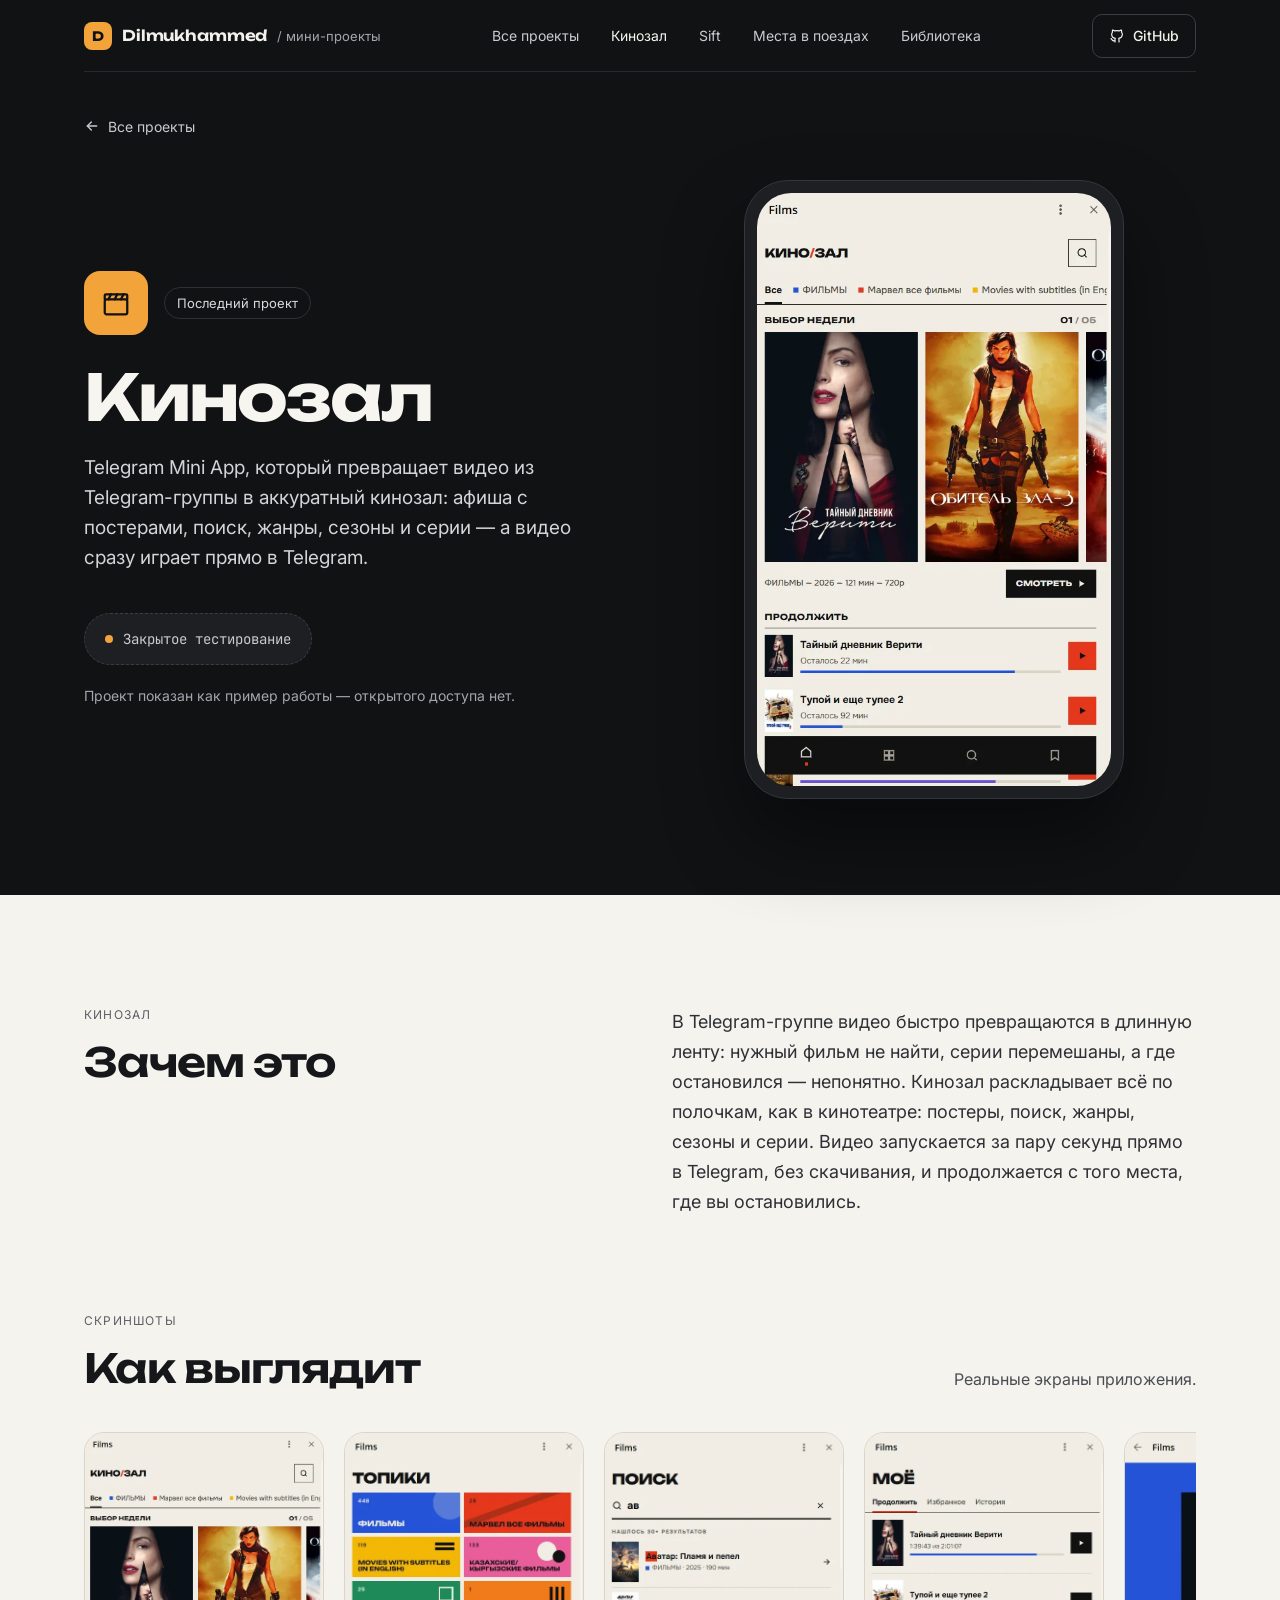
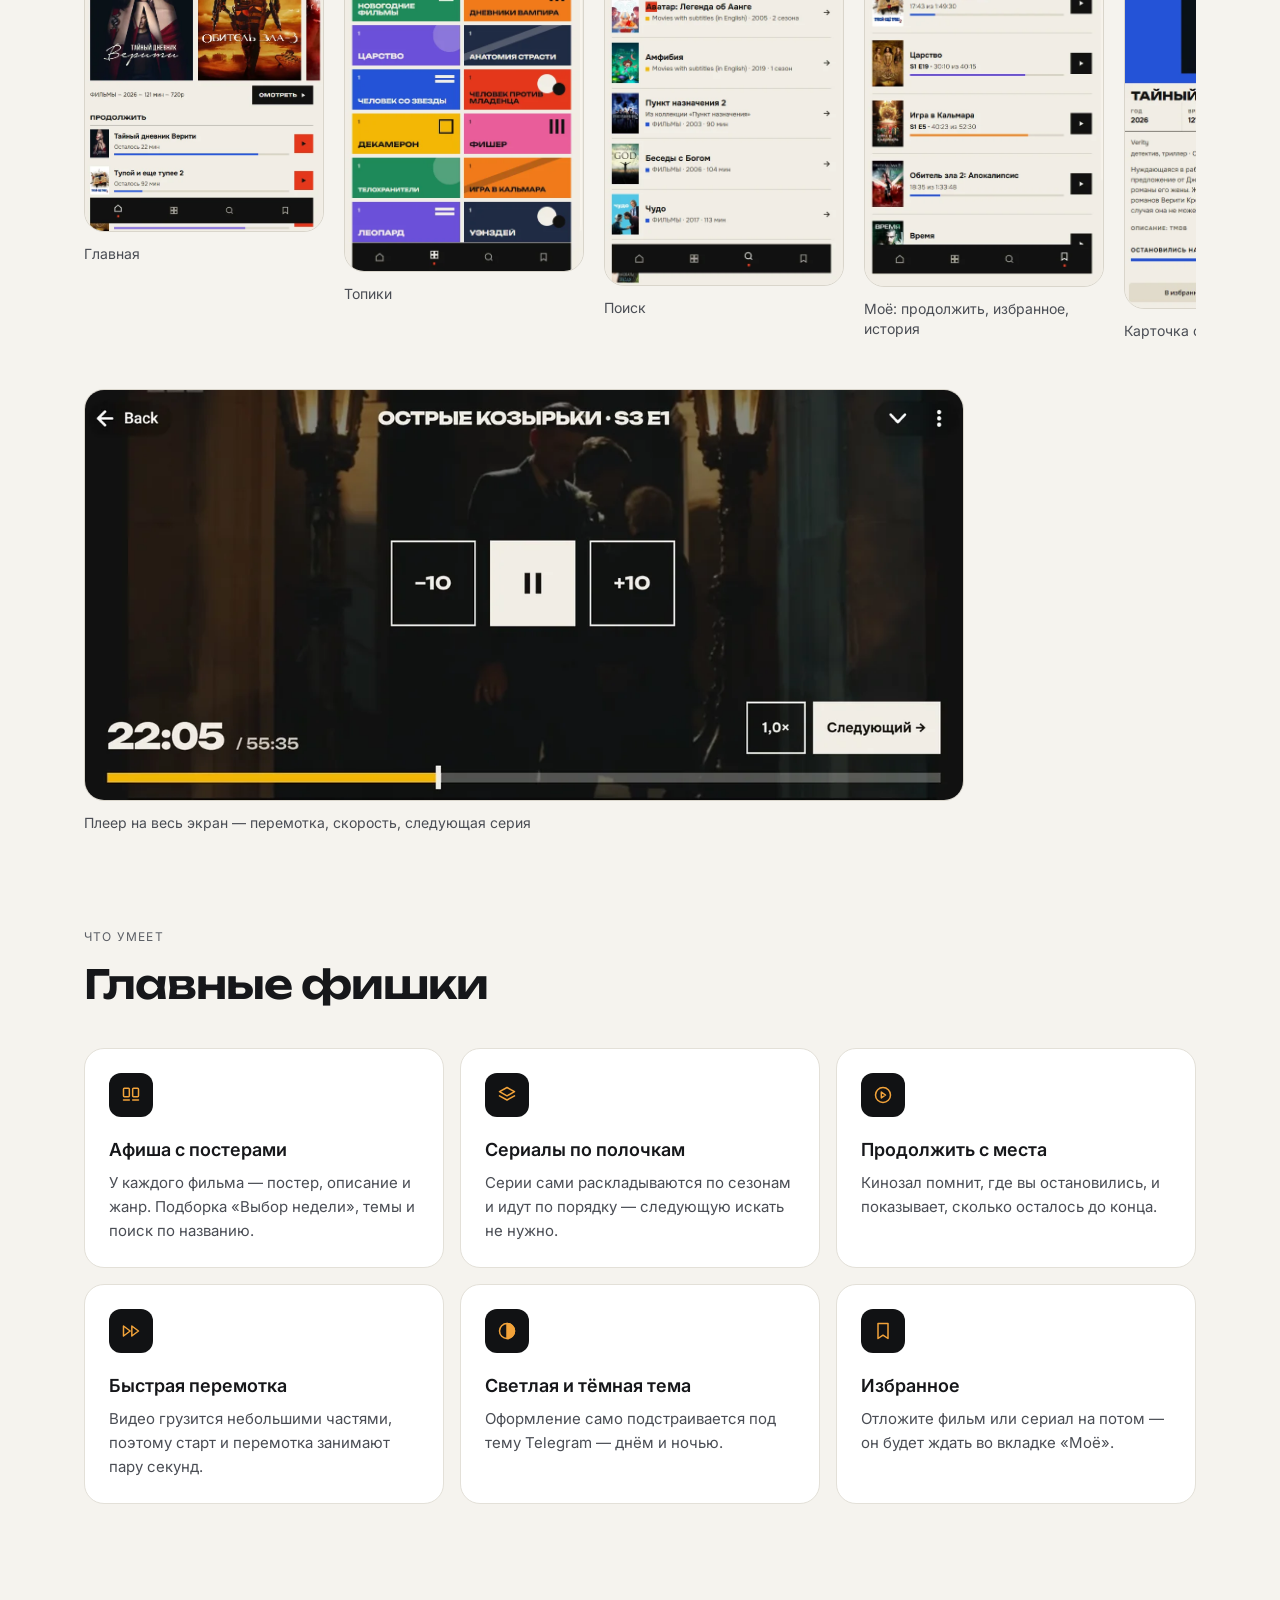
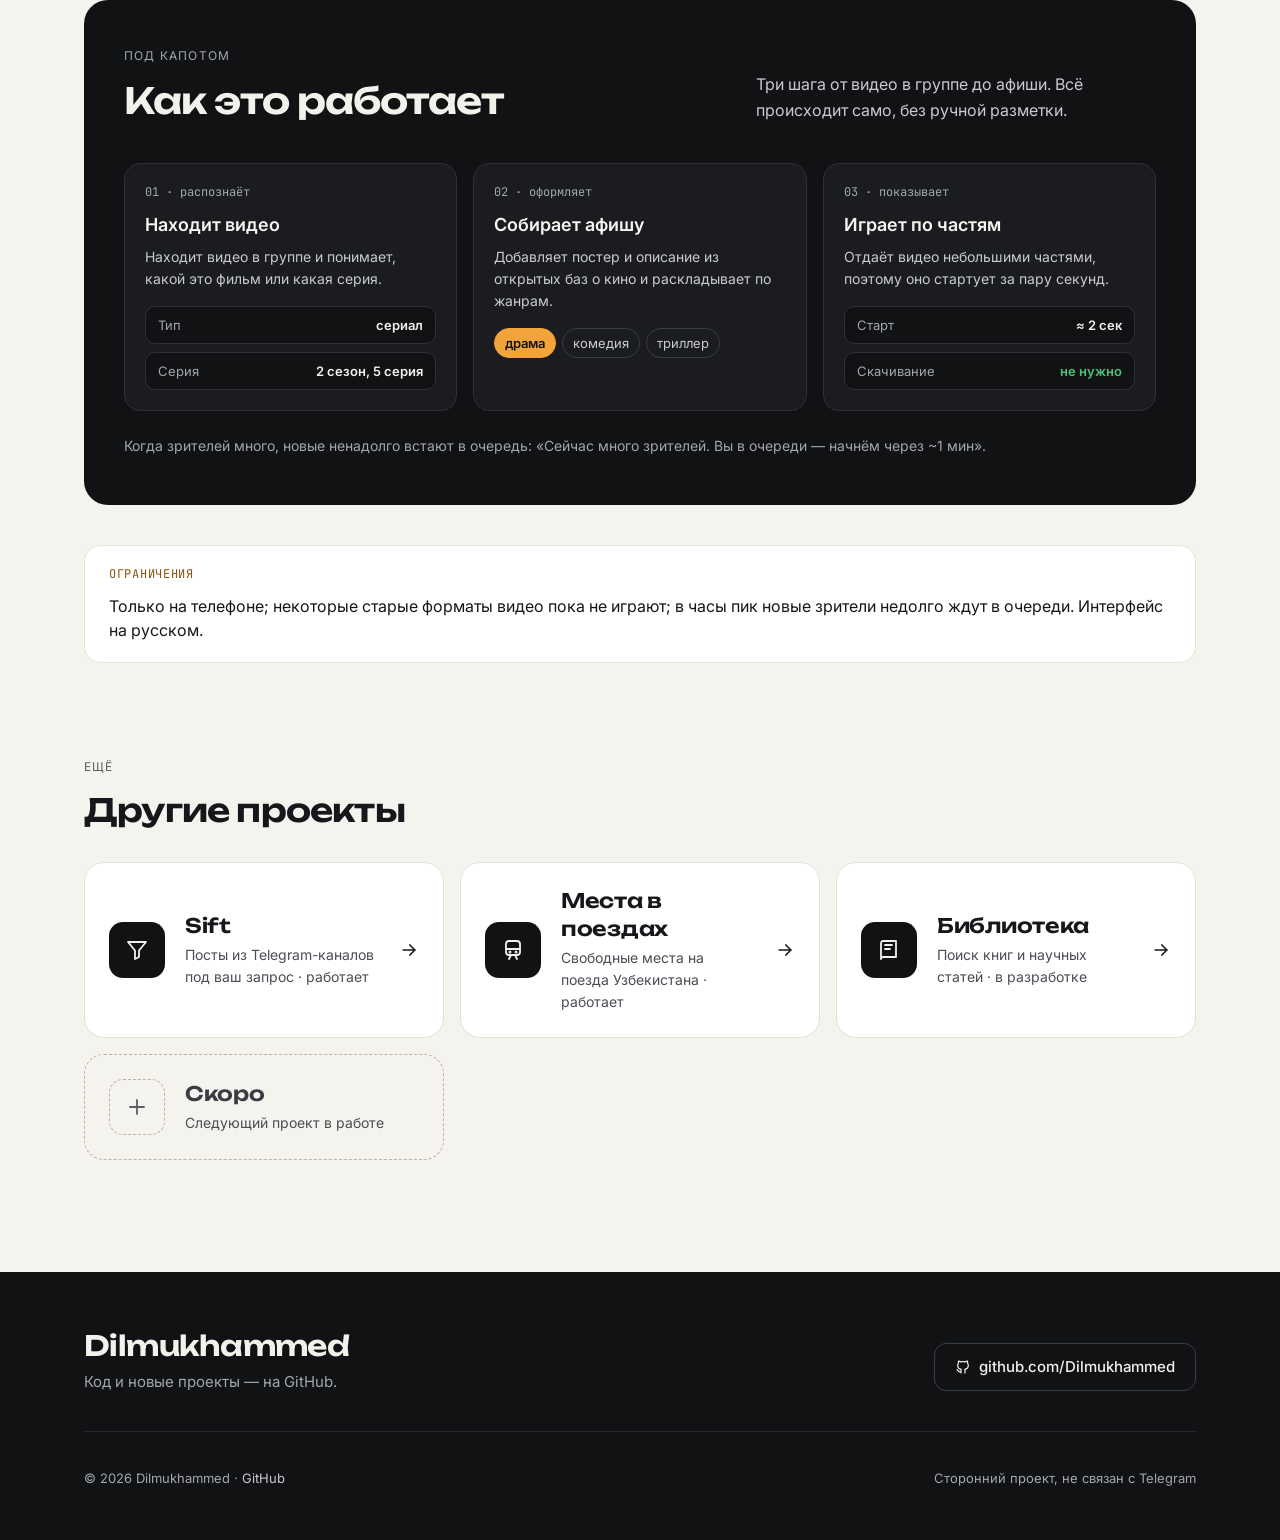
==== commit 307319c1: "Kinozal: show screenshots without blur Co-Authored-By: Claude Opus 5.5 <noreply@anthropic.com>" ====
--- a/kinozal/index.html
+++ b/kinozal/index.html
@@ -72,7 +72,7 @@
 
       <div class="phone-wrap">
         <div class="phone">
-          <div class="screen kz-shot"><img src="shots/home.webp" width="555" height="929" alt="Главный экран Кинозала: надпись «КИНО/ЗАЛ», ряд тем, «Выбор недели» с постерами и раздел «Продолжить» с полосками прогресса, внизу меню. Названия и постеры размыты."></div>
+          <div class="screen kz-shot"><img src="shots/home.webp" width="555" height="929" alt="Главный экран Кинозала: надпись «КИНО/ЗАЛ», ряд тем, «Выбор недели» с постерами и раздел «Продолжить» с полосками прогресса, внизу меню."></div>
         </div>
       </div>
     </div>
@@ -95,7 +95,7 @@
       <div class="kicker">Скриншоты</div>
       <h2 class="h2" id="shots-title">Как выглядит</h2>
     </div>
-    <p>Реальные экраны приложения. Названия, постеры и кадры размыты.</p>
+    <p>Реальные экраны приложения.</p>
   </div>
 
   <ul class="shots">
@@ -109,7 +109,7 @@
   </ul>
 
   <figure class="shot-wide">
-    <img src="shots/player-wide.webp" width="1140" height="532" alt="Плеер на весь экран: перемотка на 10 секунд, пауза, скорость 1,0×, кнопка «Следующий» и полоса прогресса. Кадр размыт." loading="lazy">
+    <img src="shots/player-wide.webp" width="1140" height="532" alt="Плеер на весь экран: перемотка на 10 секунд, пауза, скорость 1,0×, кнопка «Следующий» и полоса прогресса." loading="lazy">
     <figcaption>Плеер на весь экран — перемотка, скорость, следующая серия</figcaption>
   </figure>
 </section>
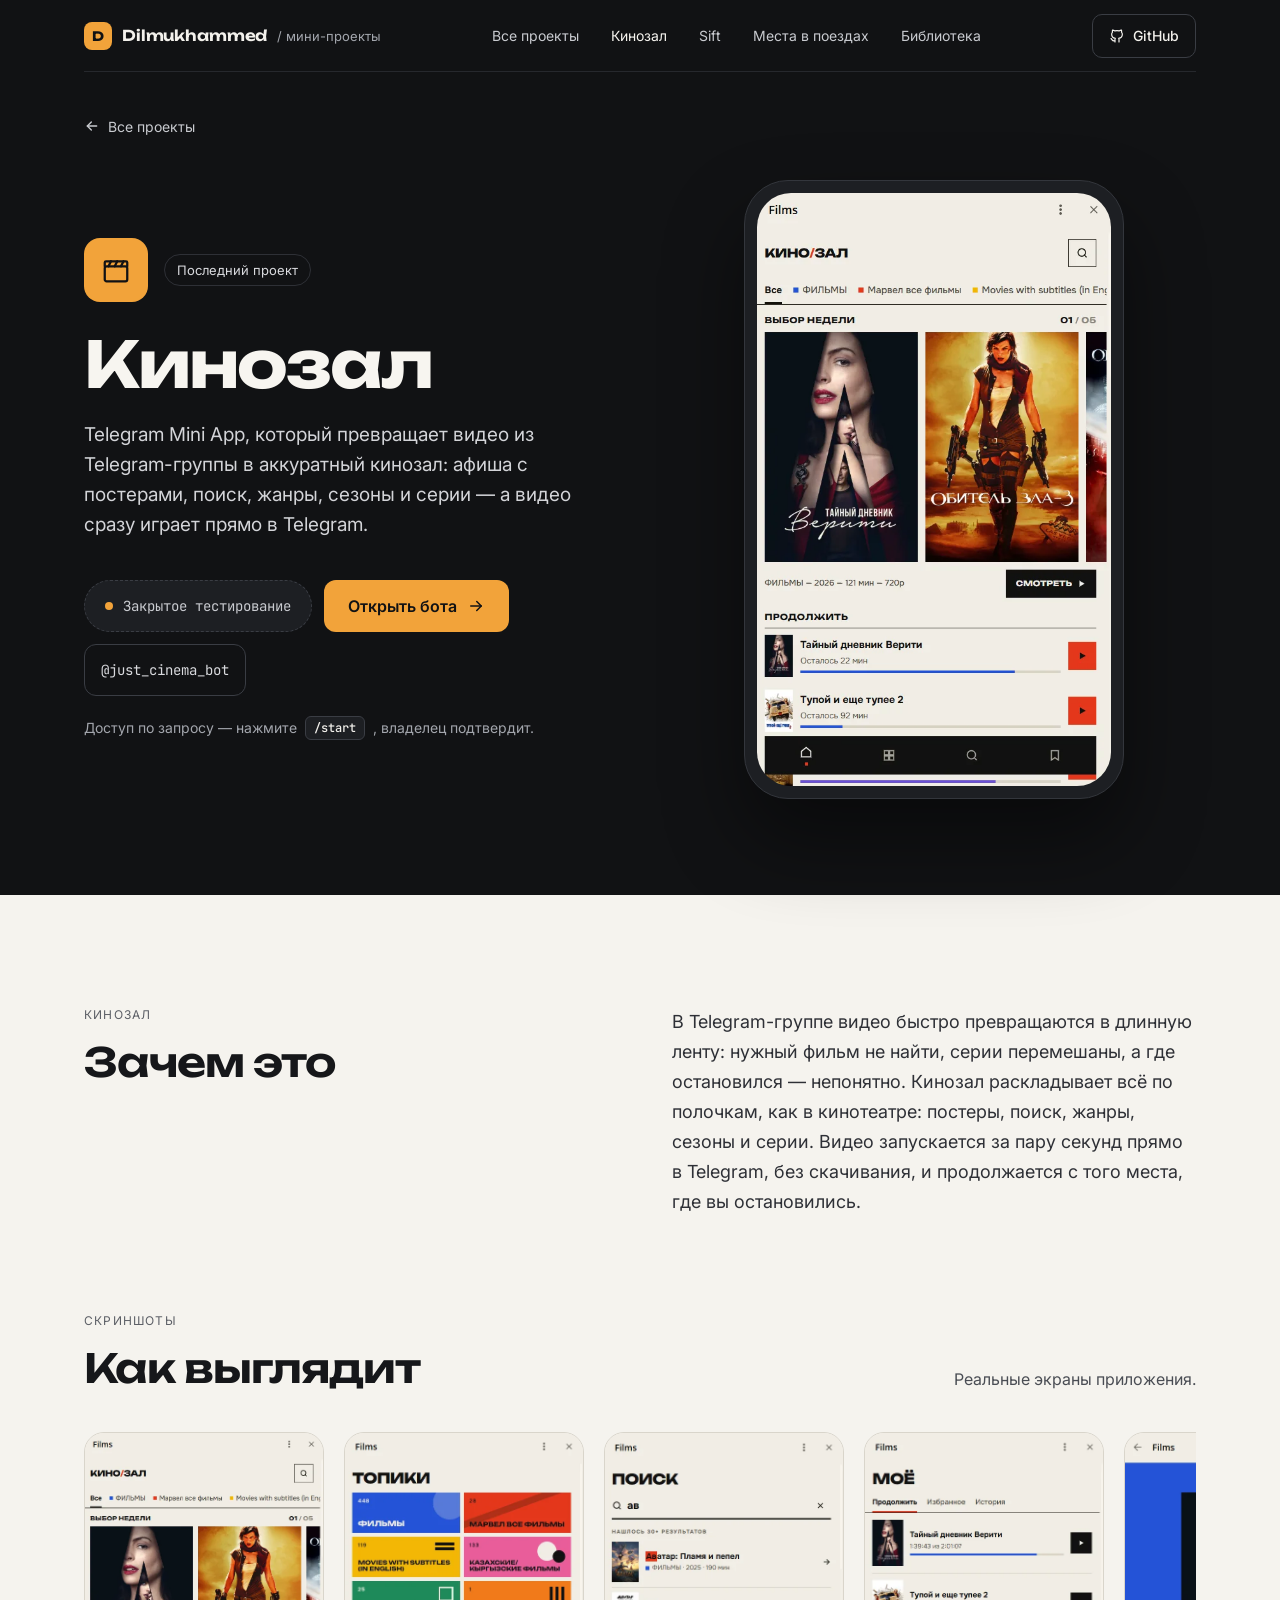
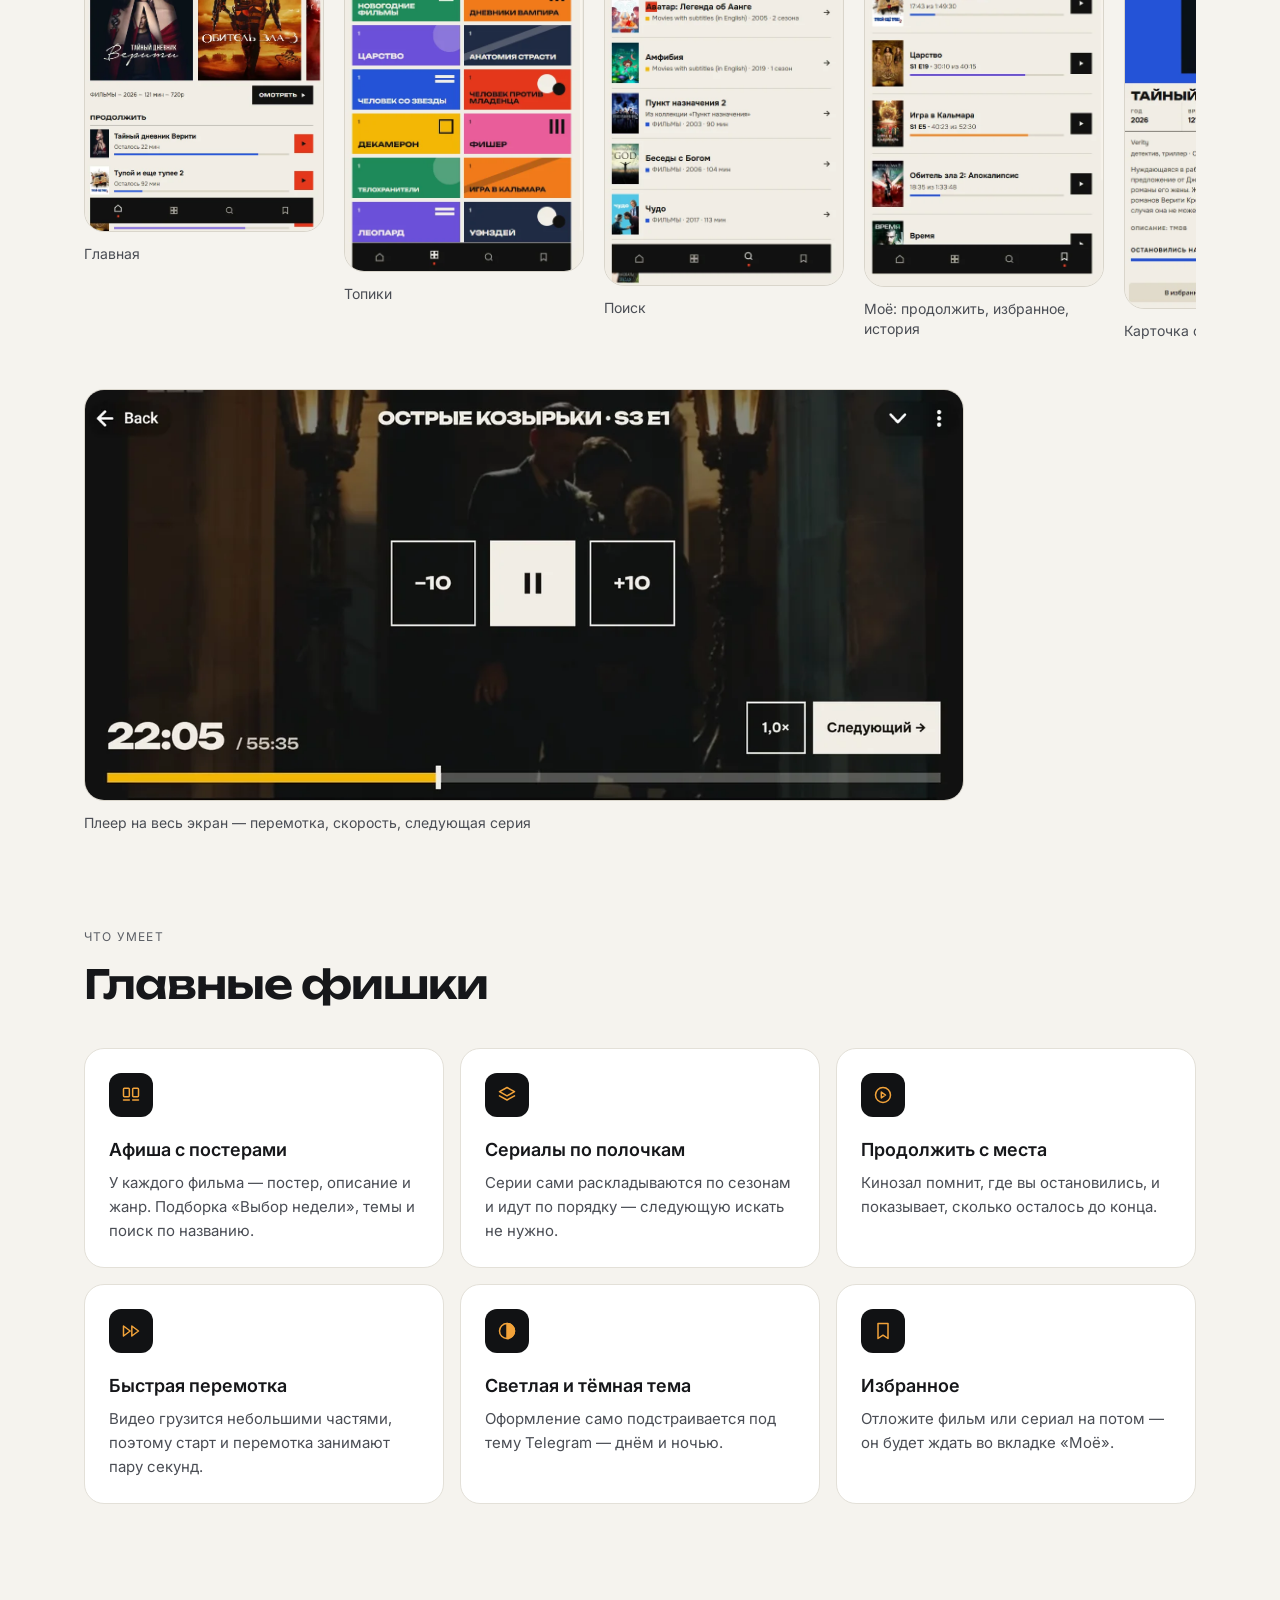
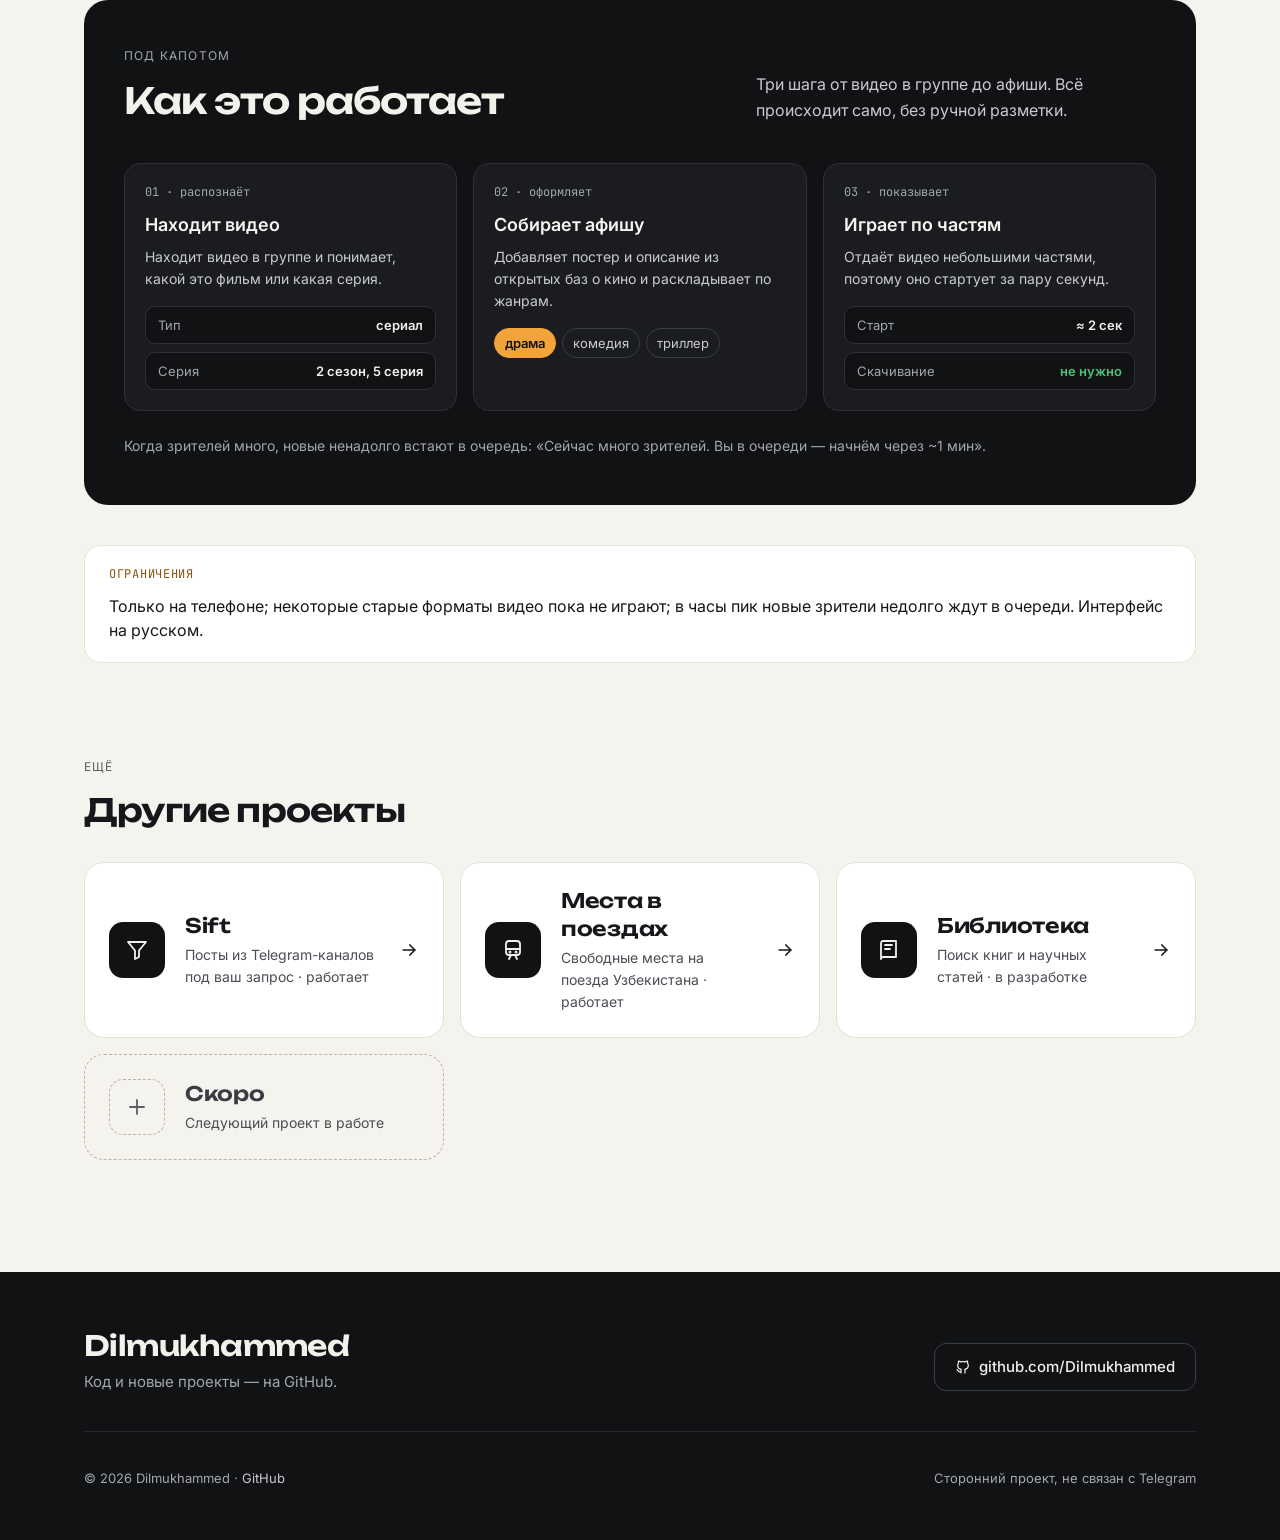
==== commit 219f8465: "Add Kinozal bot link" ====
--- a/kinozal/index.html
+++ b/kinozal/index.html
@@ -65,9 +65,14 @@
 
         <div class="actions">
           <span class="status-badge"><span class="dot dot-accent" aria-hidden="true"></span>Закрытое тестирование</span>
-        </div>
-
-        <p class="hero-note lg">Проект показан как пример работы — открытого доступа нет.</p>
+          <a class="btn btn-primary" href="https://t.me/just_cinema_bot" target="_blank" rel="noopener">
+            Открыть бота
+            <svg aria-hidden="true" width="18" height="18" viewBox="0 0 24 24" fill="none" stroke="currentColor" stroke-width="2" stroke-linecap="round" stroke-linejoin="round"><path d="M5 12h14"/><path d="m13 6 6 6-6 6"/></svg>
+          </a>
+          <span class="handle">@just_cinema_bot</span>
+        </div>
+
+        <p class="hero-note lg flex">Доступ по запросу — нажмите <kbd>/start</kbd>, владелец подтвердит.</p>
       </div>
 
       <div class="phone-wrap">
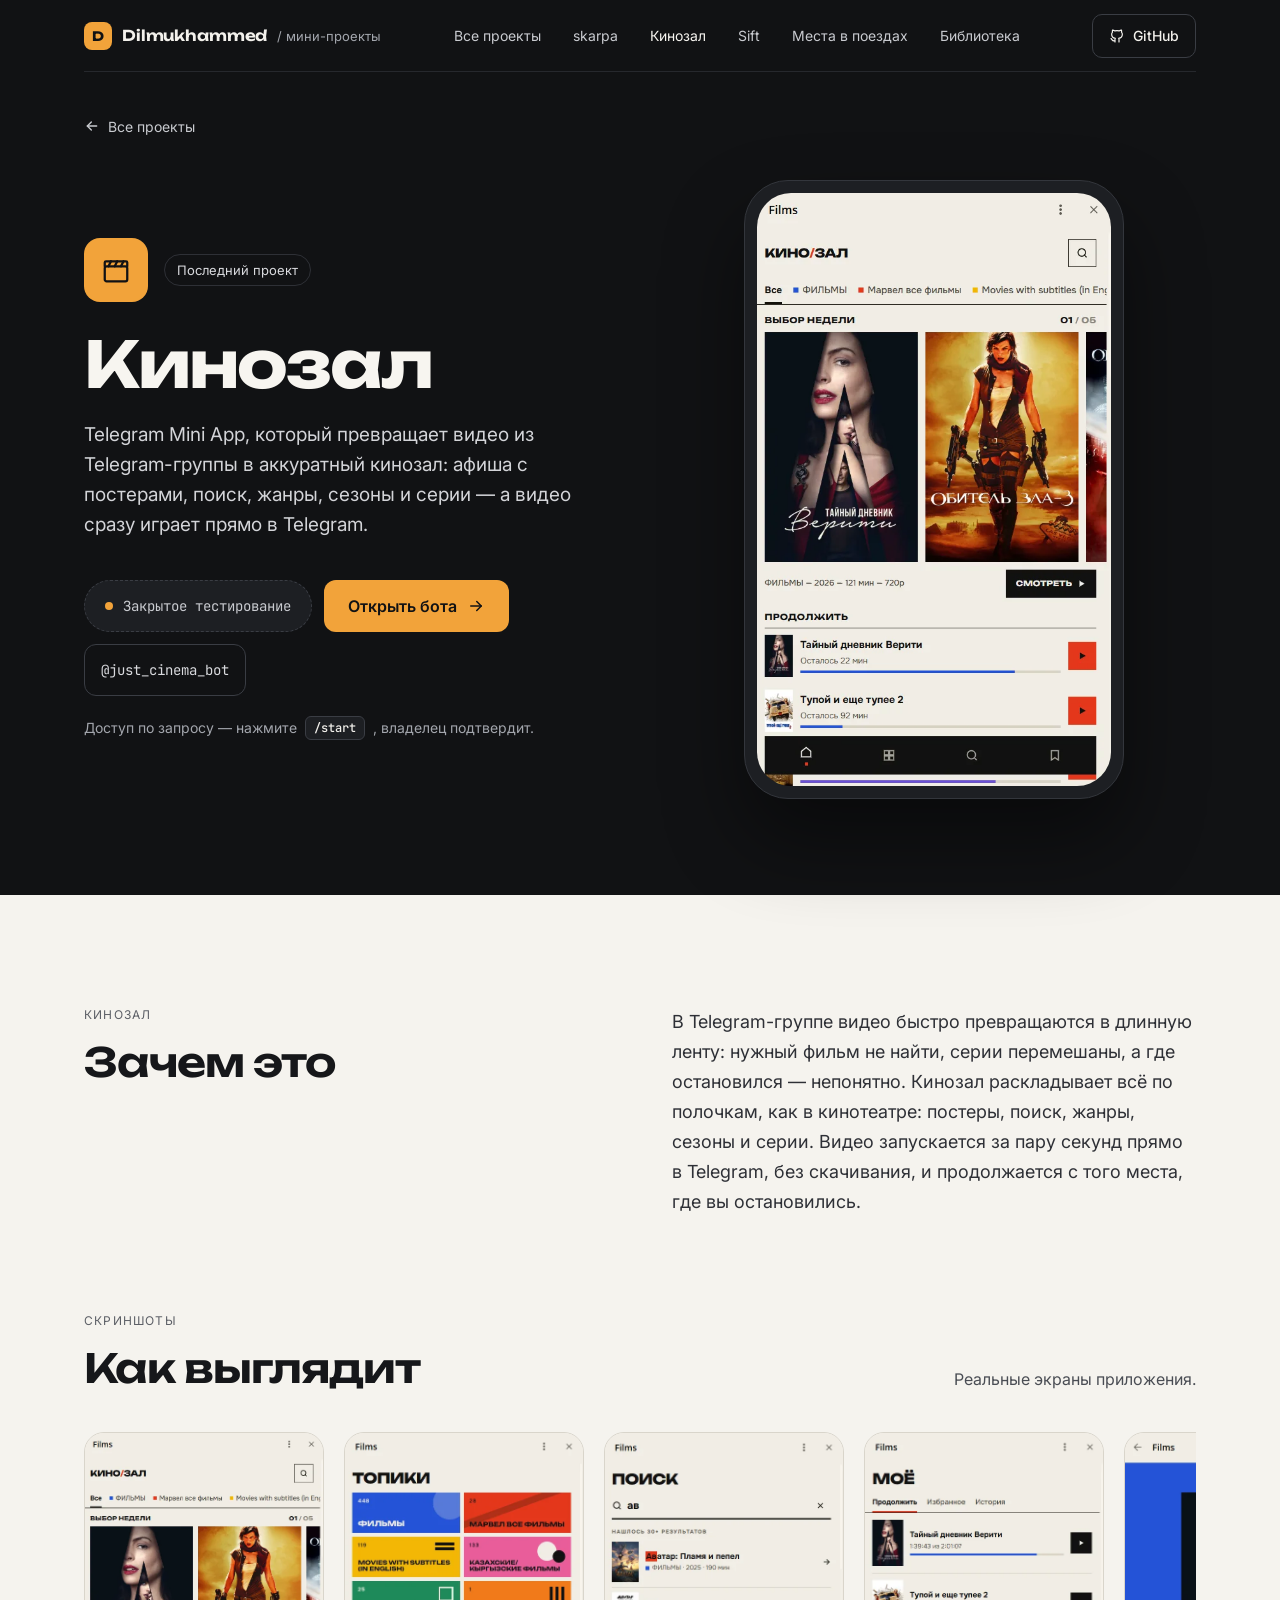
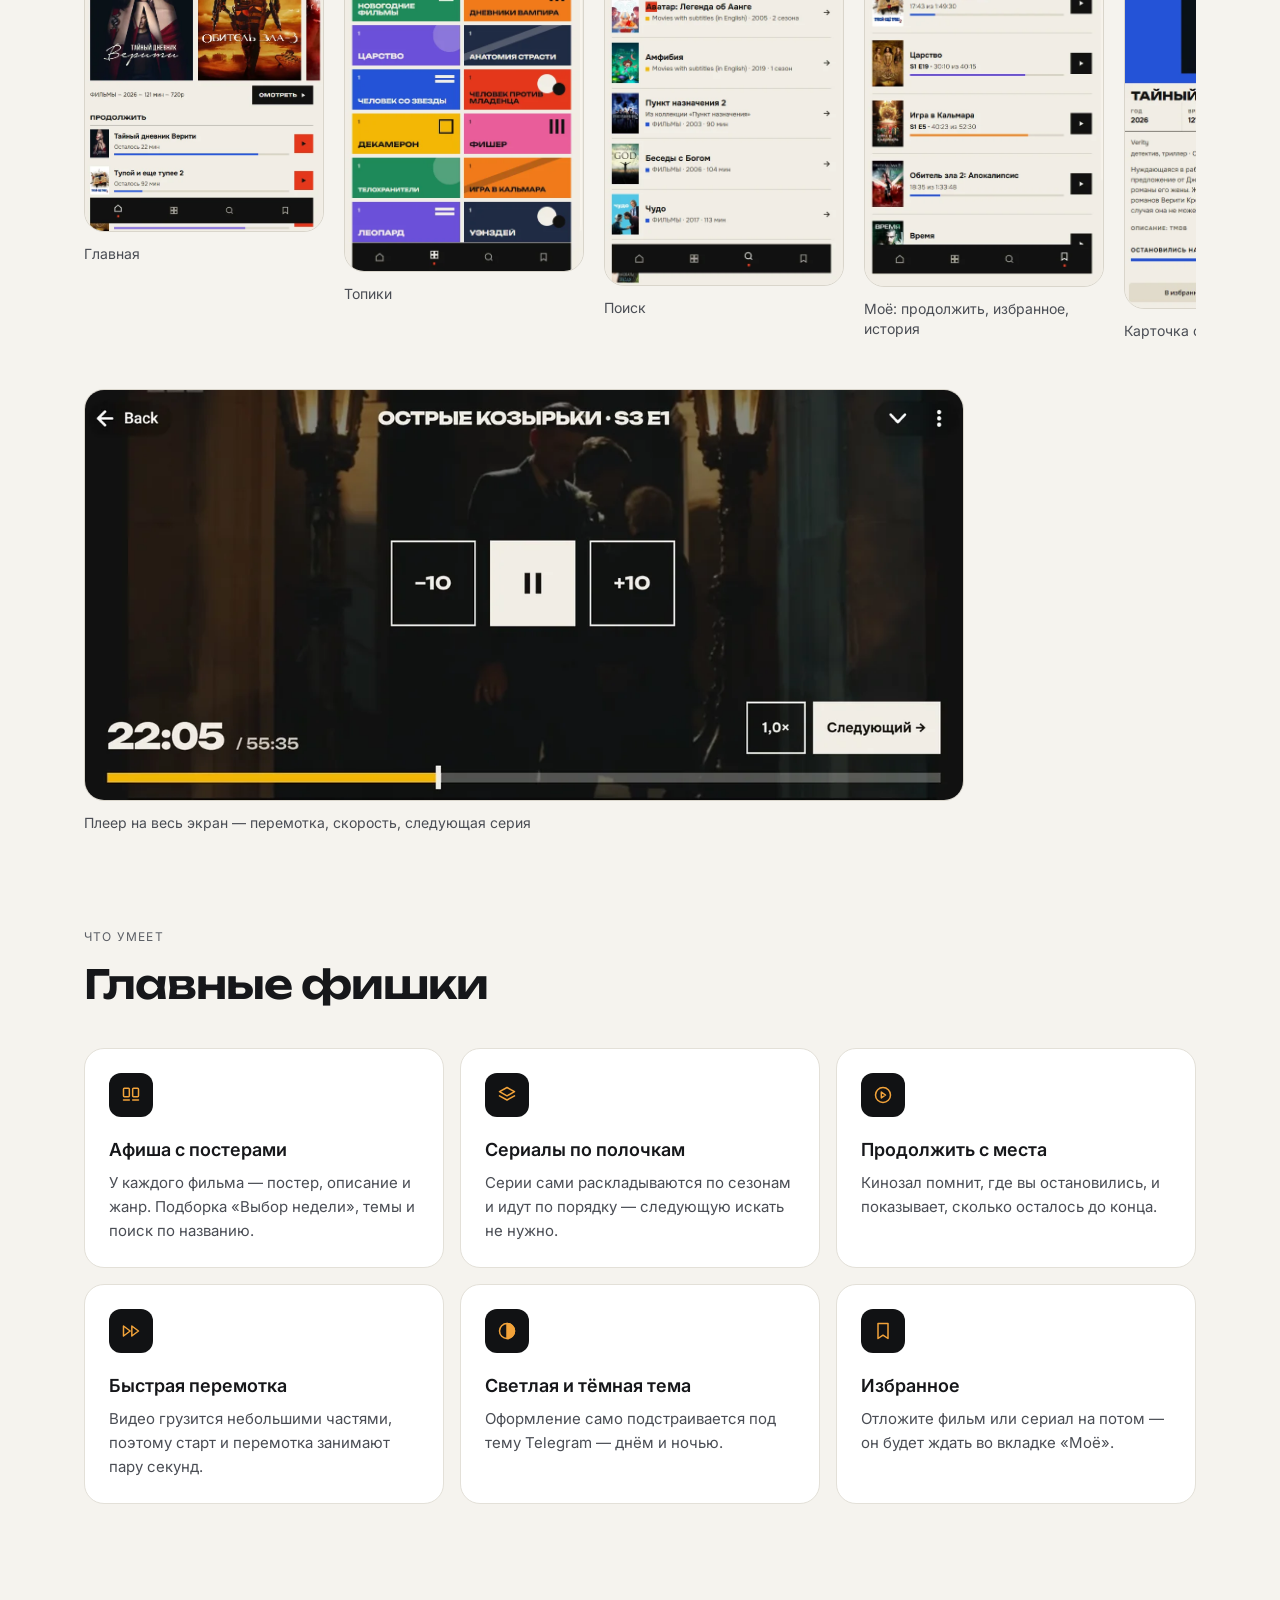
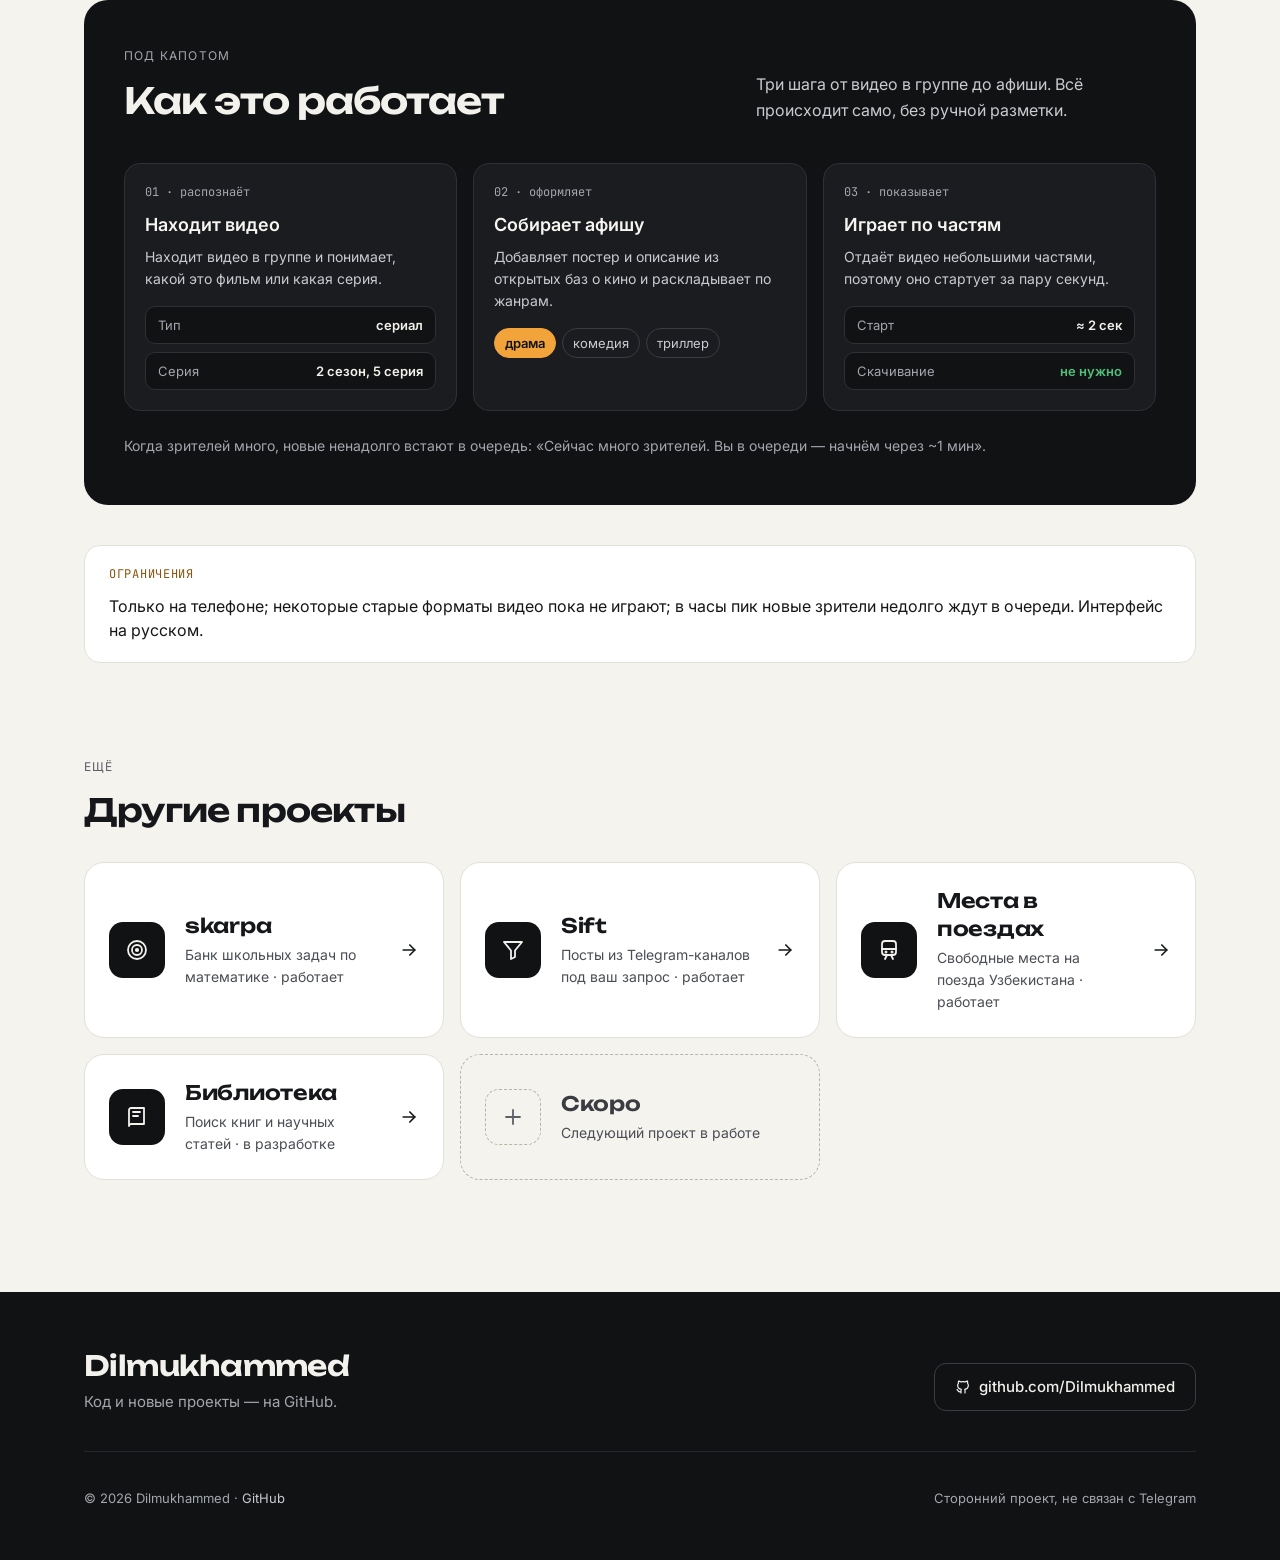
==== commit fc20ab3b: "Add skarpa project page with screenshots Co-Authored-By: Claude Fable 5.2 <noreply@anthropic.com>" ====
--- a/kinozal/index.html
+++ b/kinozal/index.html
@@ -31,6 +31,7 @@
       </a>
       <nav class="nav-links" aria-label="Проекты">
         <a href="../index.html">Все проекты</a>
+        <a href="../skarpa/index.html">skarpa</a>
         <a href="index.html" aria-current="page">Кинозал</a>
         <a href="../sift/index.html">Sift</a>
         <a href="../trains/index.html">Места в поездах</a>
@@ -214,6 +215,15 @@
   <h2 class="h2 sm" id="other-title" style="margin-bottom:32px">Другие проекты</h2>
 
   <div class="grid">
+    <a class="mini" href="../skarpa/index.html">
+      <span class="tile-icon" aria-hidden="true"><svg width="24" height="24" viewBox="0 0 24 24" fill="none" stroke="currentColor" stroke-width="1.8" stroke-linecap="round" stroke-linejoin="round"><circle cx="12" cy="12" r="9"/><circle cx="12" cy="12" r="5"/><circle cx="12" cy="12" r="1.2" fill="currentColor"/></svg></span>
+      <div class="mini-body">
+        <h3>skarpa</h3>
+        <div>Банк школьных задач по математике · работает</div>
+      </div>
+      <svg aria-hidden="true" width="20" height="20" viewBox="0 0 24 24" fill="none" stroke="currentColor" stroke-width="2" stroke-linecap="round" stroke-linejoin="round"><path d="M5 12h14"/><path d="m13 6 6 6-6 6"/></svg>
+    </a>
+
     <a class="mini" href="../sift/index.html">
       <span class="tile-icon" aria-hidden="true"><svg width="24" height="24" viewBox="0 0 24 24" fill="none" stroke="currentColor" stroke-width="1.8" stroke-linecap="round" stroke-linejoin="round"><path d="M3 4h18l-7 8.5V19l-4 2v-8.5z"/></svg></span>
       <div class="mini-body">
--- a/assets/style.css
+++ b/assets/style.css
@@ -381,7 +381,7 @@
 }
 
 /* ---------- responsive ---------- */
-@media (max-width: 900px) {
+@media (max-width: 1080px) {
   .nav-links { display: none; }
 }
 @media (max-width: 720px) {
@@ -429,3 +429,25 @@
 @media (max-width: 380px) {
   .shot { width: 200px; }
 }
+
+/* ---------- skarpa: desktop screenshots ---------- */
+.browser-wrap { min-width: 0; }
+.browser {
+  border-radius: 16px; overflow: hidden; background: var(--graphite-2);
+  border: 1px solid #33363C; box-shadow: 0 40px 80px rgba(0,0,0,.45);
+}
+.browser-bar { display: flex; gap: 6px; padding: 12px 14px; }
+.browser-bar i { width: 10px; height: 10px; border-radius: 50%; background: var(--line-dark-3); }
+.browser img { width: 100%; height: auto; }
+.shot-group { margin: 40px 0 16px; font-size: 18px; line-height: 26px; font-weight: 600; }
+.section-head + .shot-group { margin-top: 0; }
+.shot-grid {
+  display: grid; grid-template-columns: repeat(auto-fit, minmax(min(440px, 100%), 1fr));
+  gap: 24px 20px; list-style: none; margin: 0; padding: 0;
+}
+.shot-grid figure { margin: 0; }
+.shot-grid img {
+  width: 100%; height: auto; border-radius: 14px;
+  border: 1px solid var(--line-3); background: #F2F2EE;
+}
+.shot-grid figcaption { margin-top: 10px; font-size: 14px; line-height: 20px; color: var(--muted); }
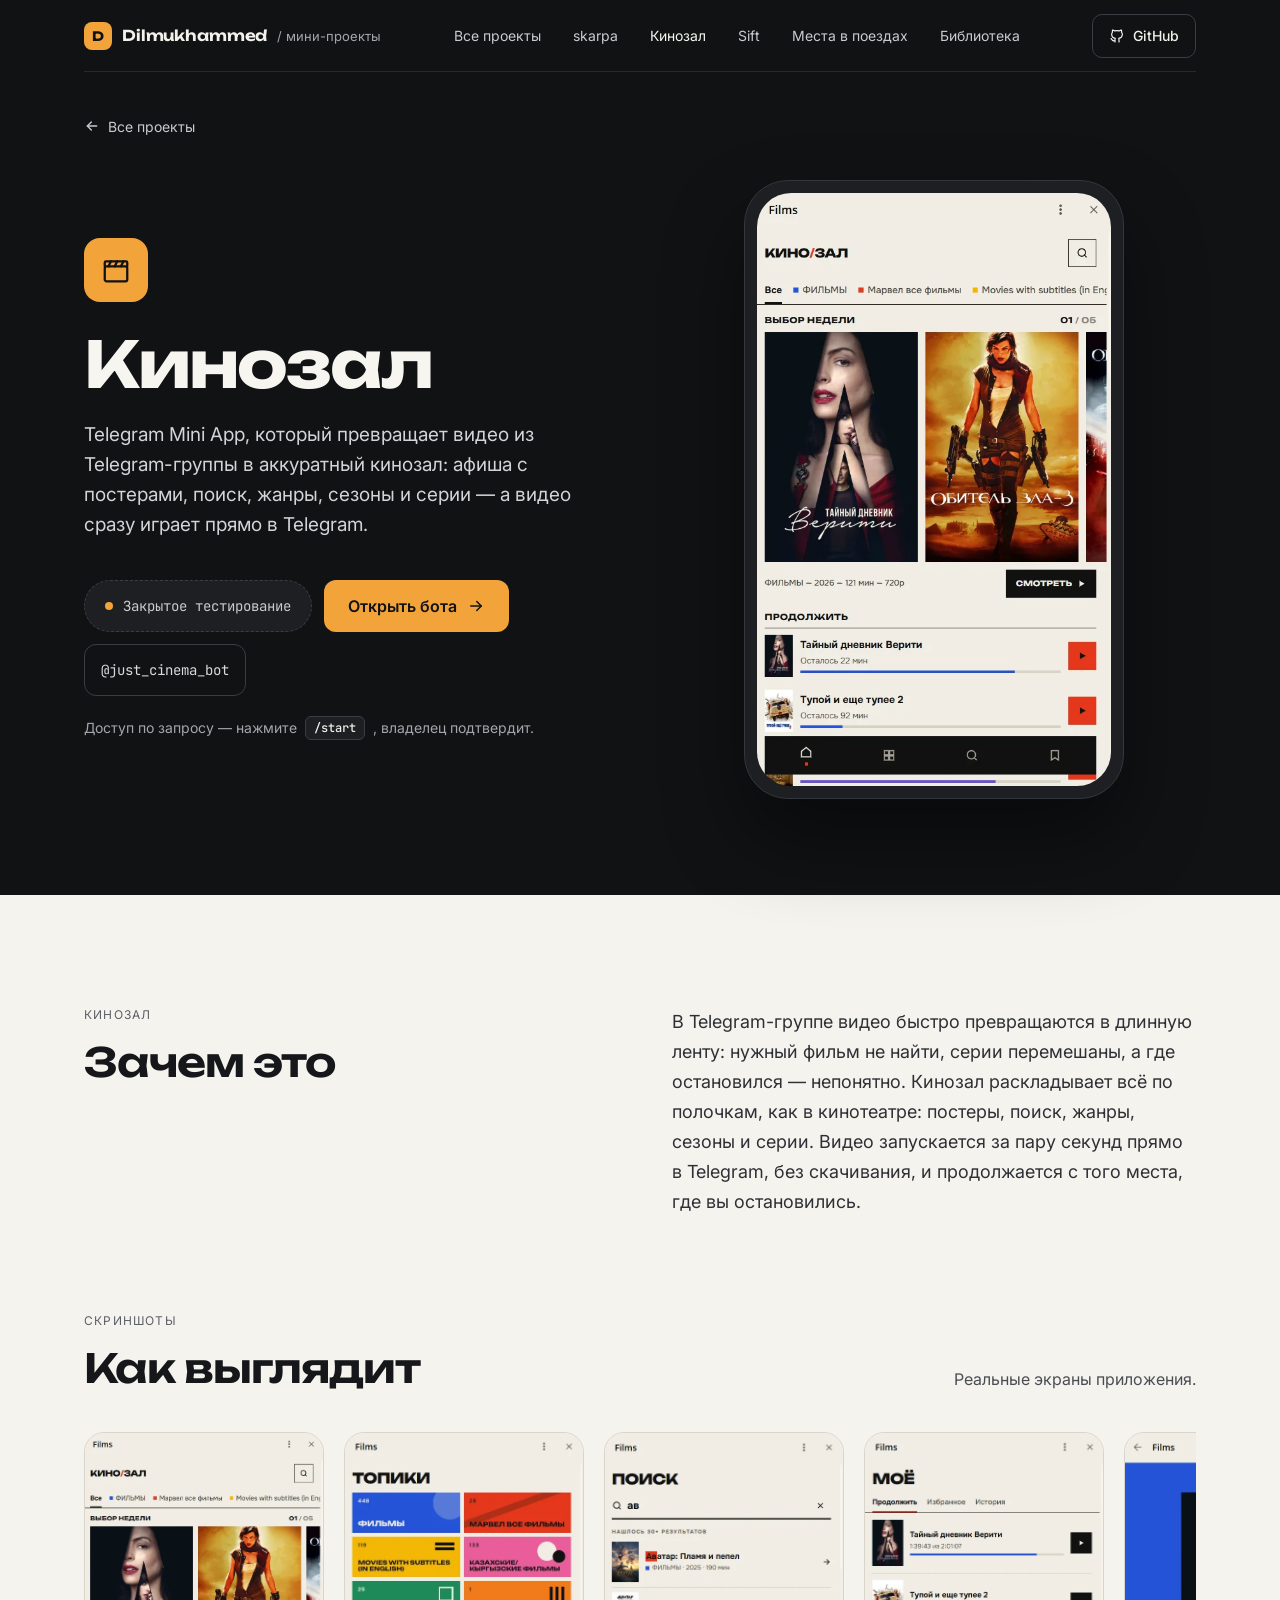
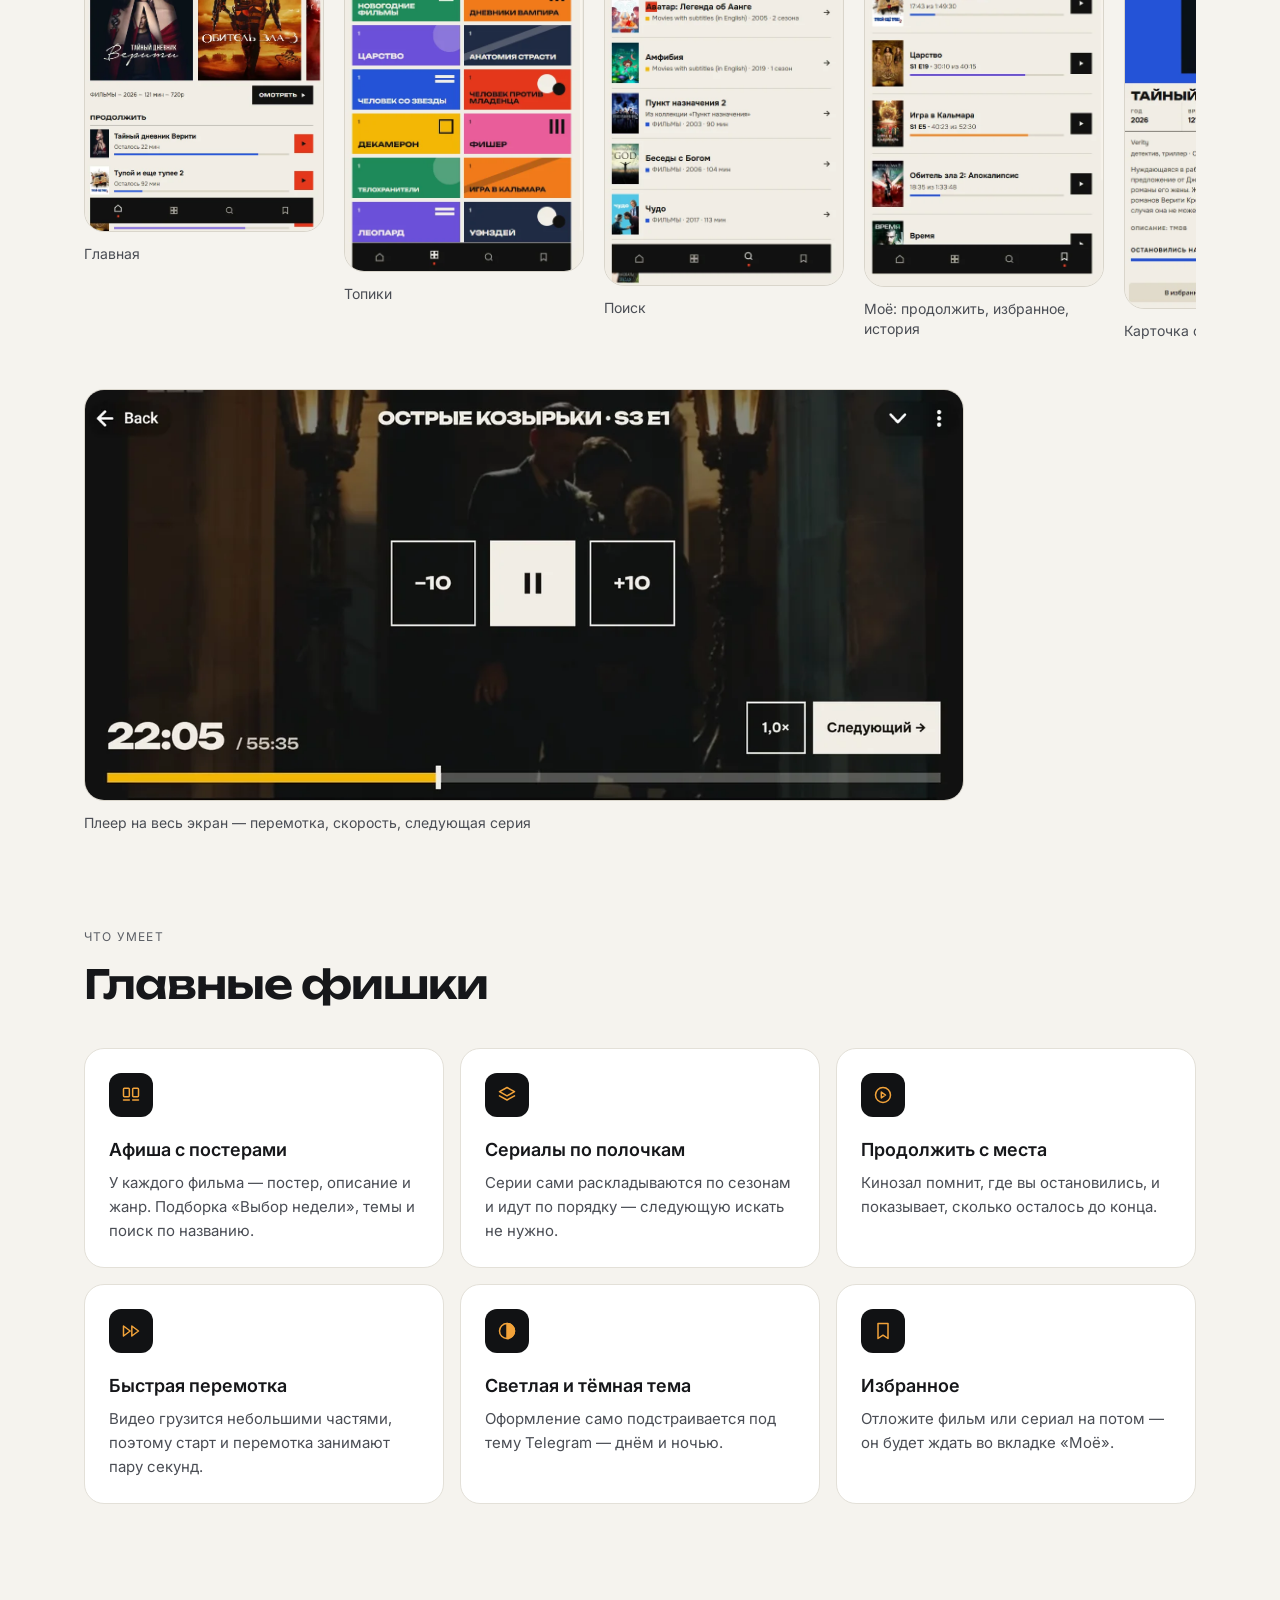
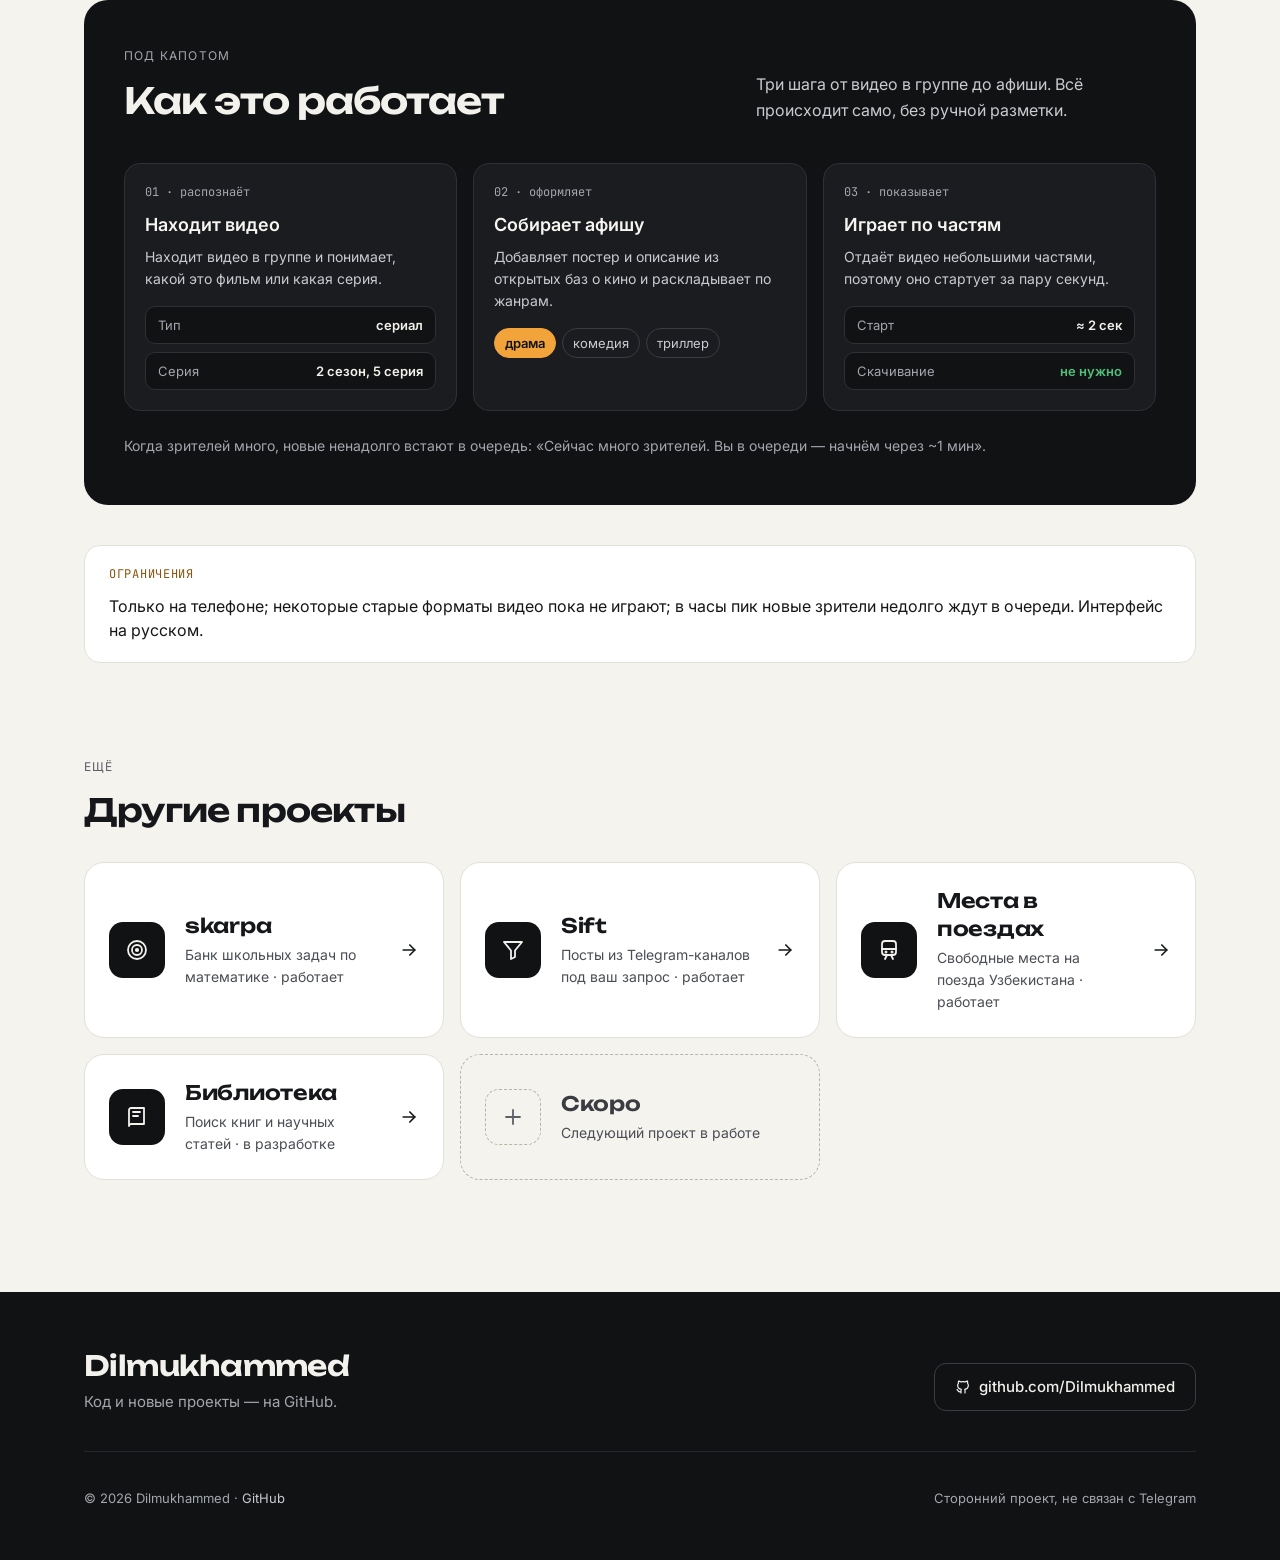
==== commit b3d11ec9: "Make skarpa the latest project on the home page Co-Authored-By: Claude Fable 5.2 <noreply@anthropic." ====
--- a/kinozal/index.html
+++ b/kinozal/index.html
@@ -57,7 +57,6 @@
       <div>
         <div class="hero-meta">
           <span class="project-icon" aria-hidden="true"><svg width="30" height="30" viewBox="0 0 24 24" fill="none" stroke="currentColor" stroke-width="1.8" stroke-linecap="round" stroke-linejoin="round"><rect x="3" y="9" width="18" height="12" rx="1.5"/><path d="M3 9V6a1 1 0 0 1 1-1h16a1 1 0 0 1 1 1v3"/><path d="m8 5-2 4"/><path d="m13 5-2 4"/><path d="m18 5-2 4"/></svg></span>
-          <span class="pill-dark">Последний проект</span>
         </div>
 
         <h1 class="hero-title md" id="page-title">Кинозал</h1>
